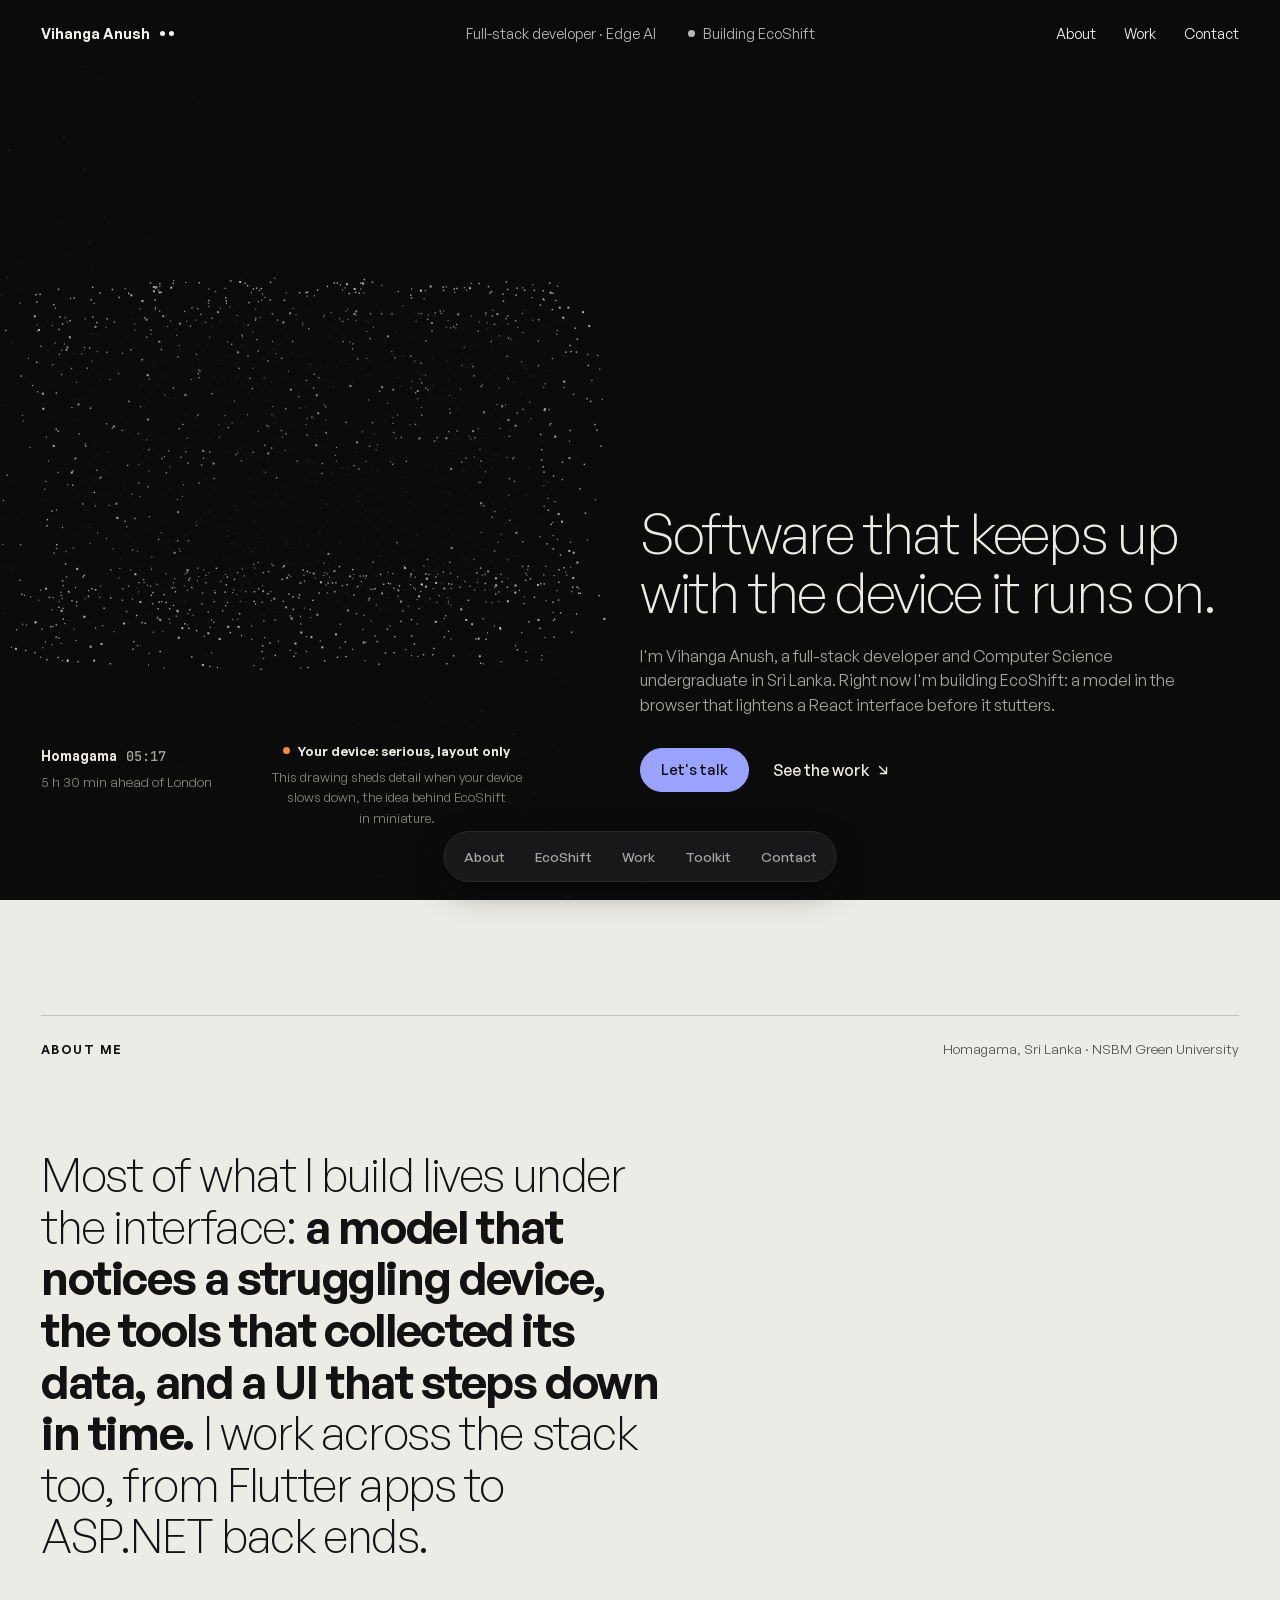
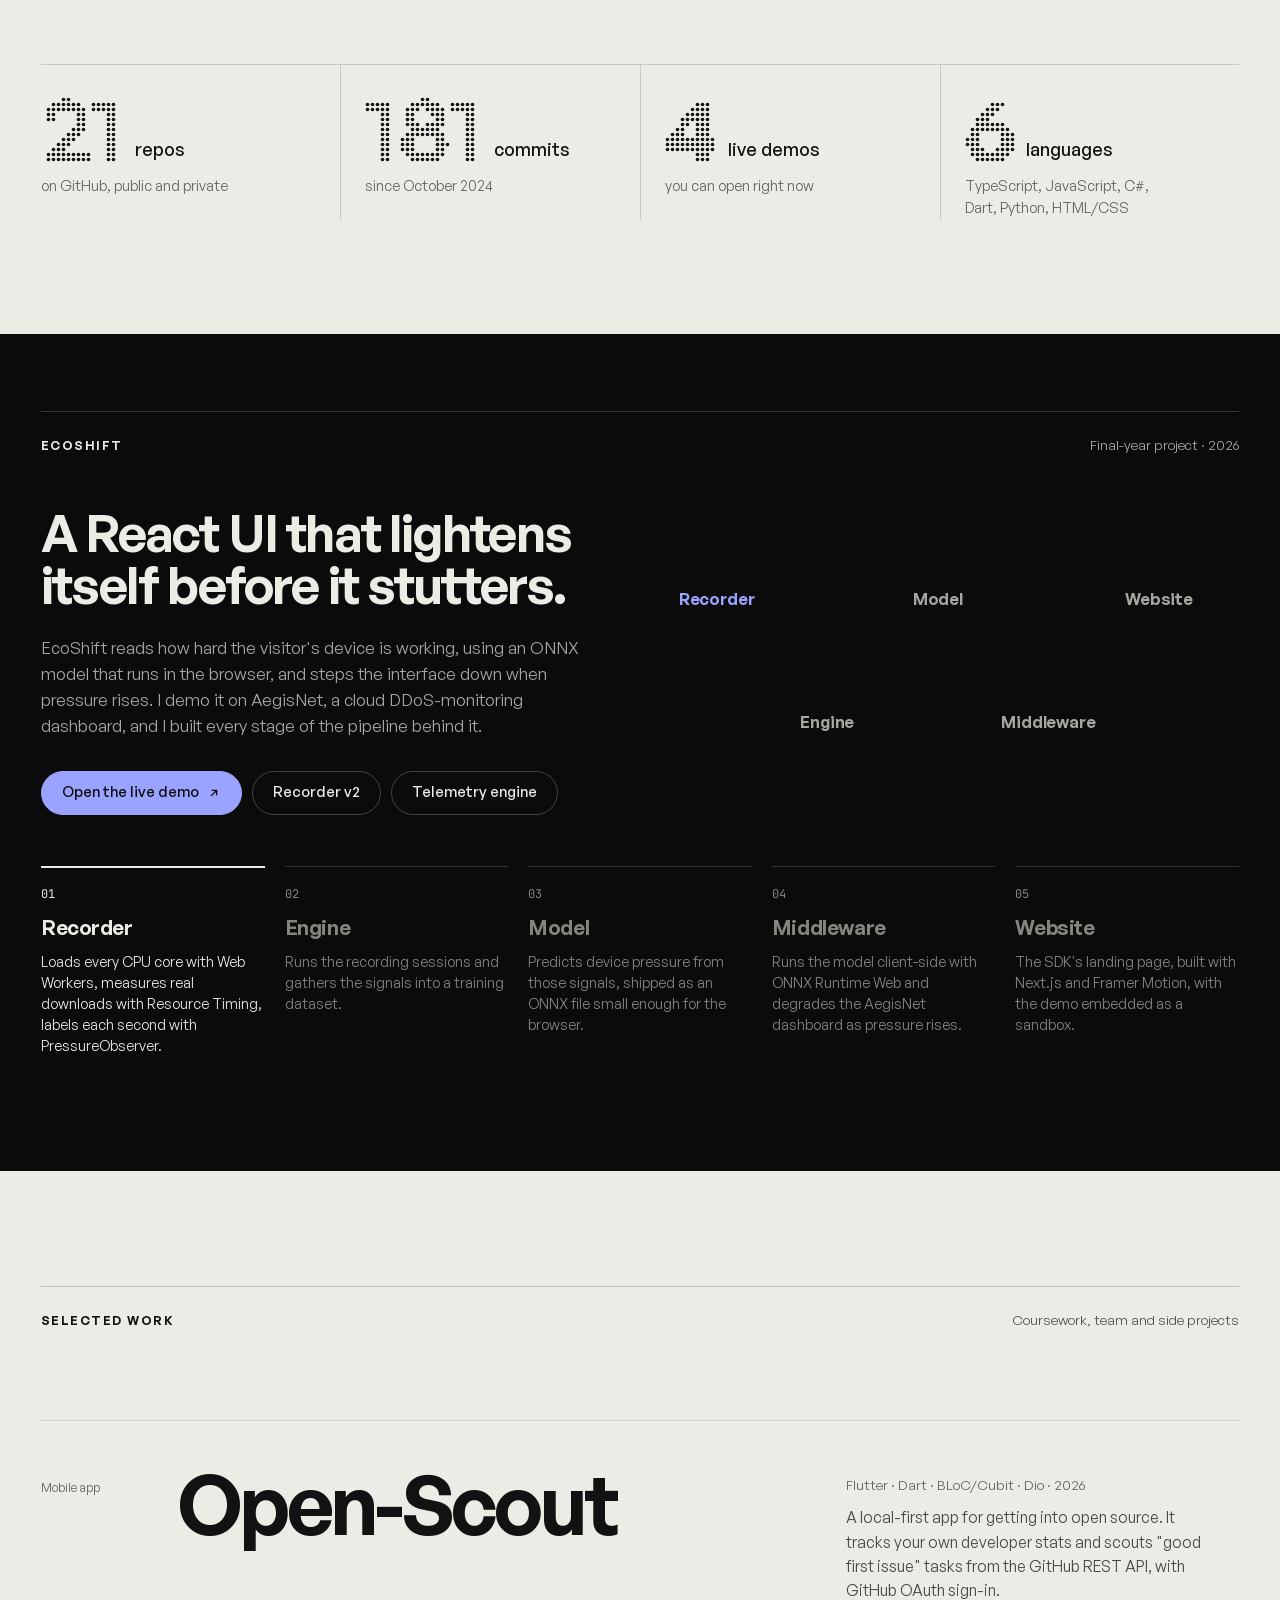
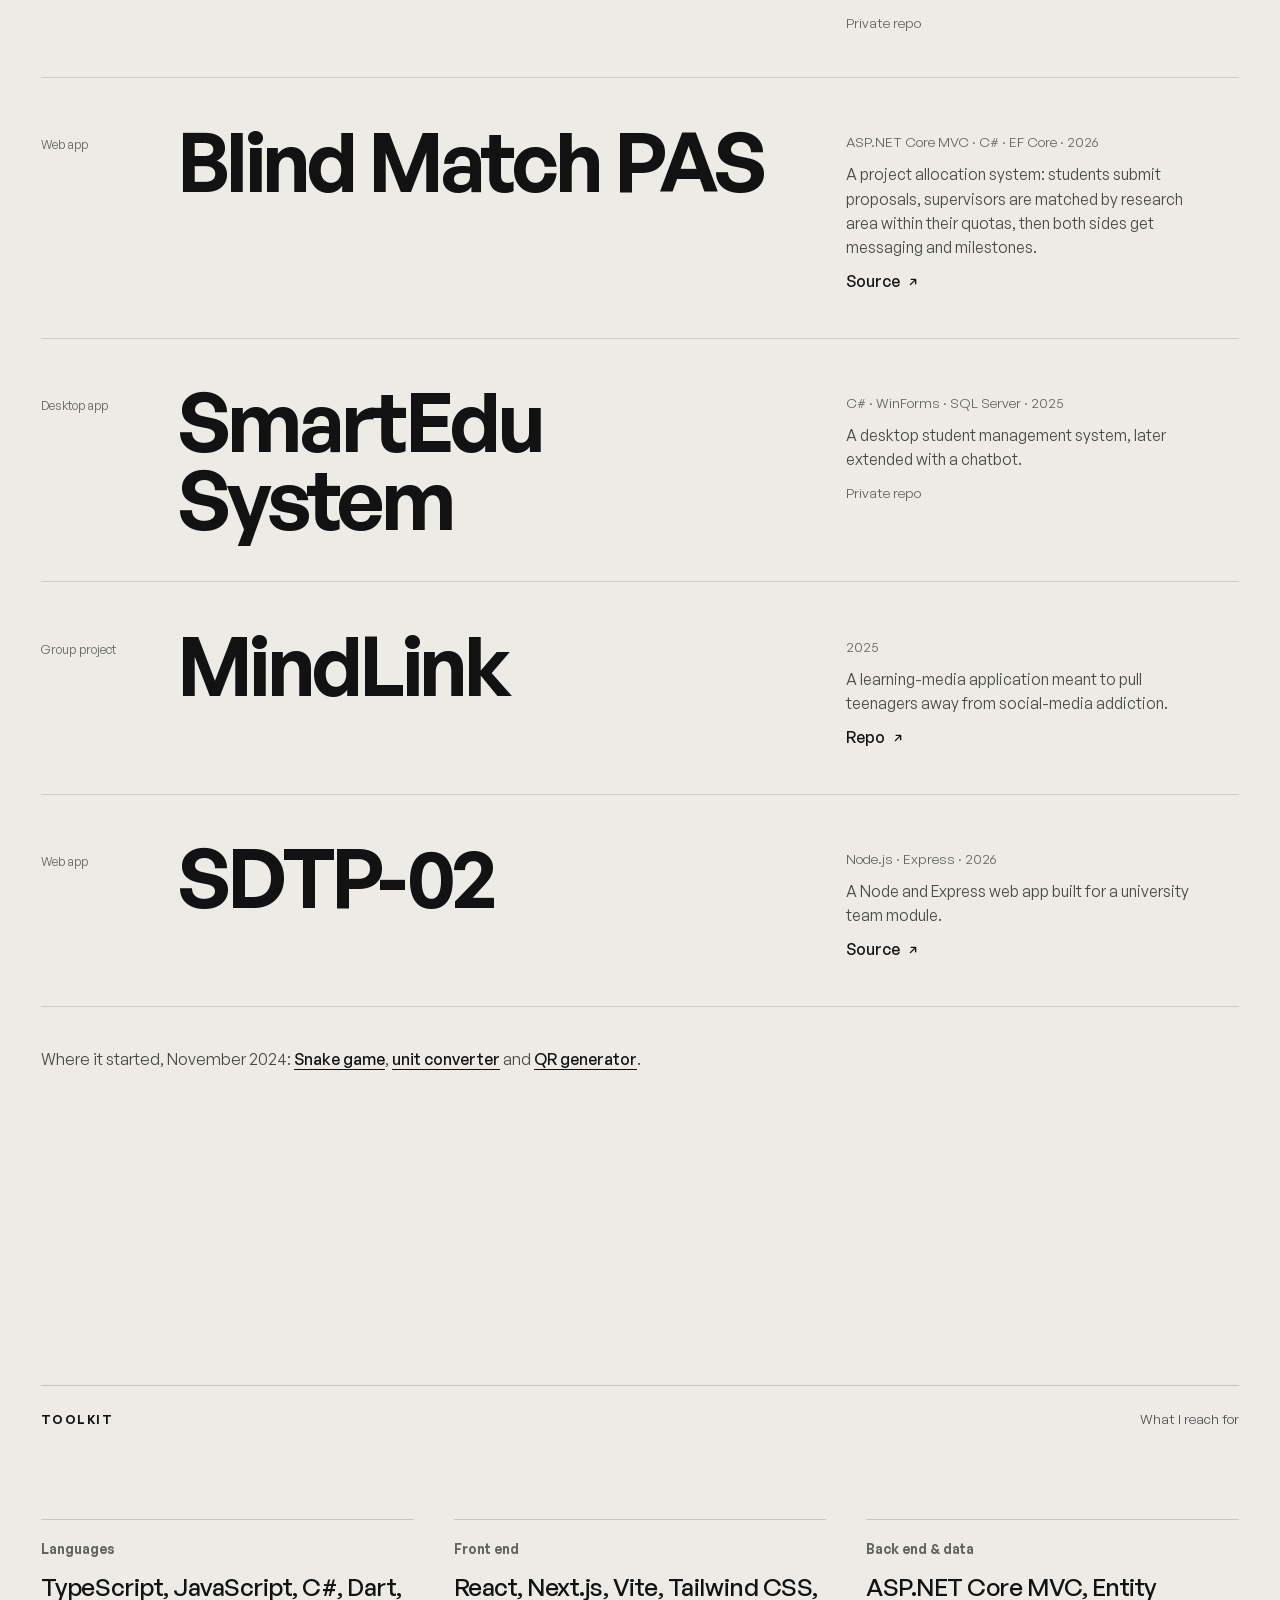
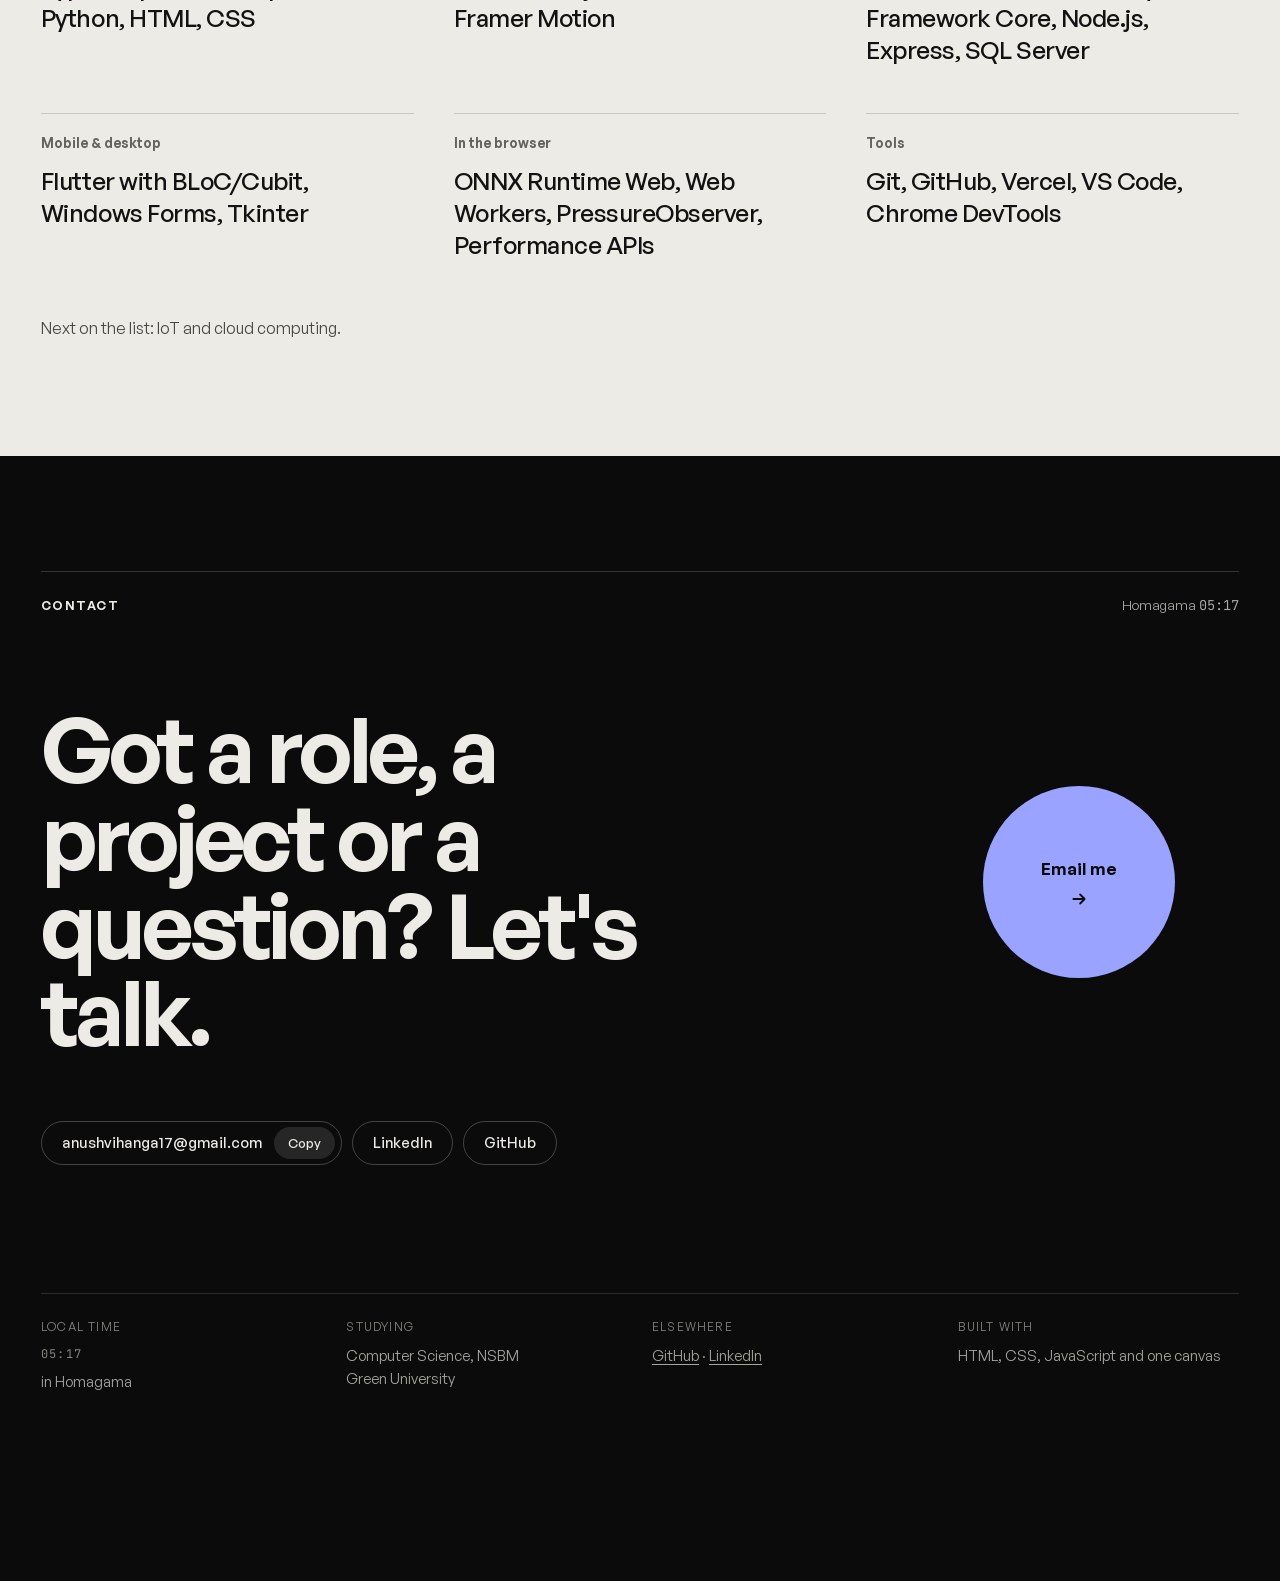
==== index.html @ 2295fb06 "Portfolio site" ====
<!doctype html>
<html lang="en">
<head>
  <meta charset="utf-8">
  <meta name="viewport" content="width=device-width, initial-scale=1">
  <title>Vihanga Anush · Full-stack developer</title>
  <meta name="description" content="Vihanga Anush is a full-stack developer and Computer Science undergraduate in Sri Lanka, building EcoShift: edge-AI middleware that lightens a React UI before it stutters.">
  <meta name="theme-color" content="#0b0b0c">
  <meta property="og:title" content="Vihanga Anush · Full-stack developer">
  <meta property="og:description" content="Full-stack developer working on edge AI. EcoShift, selected work and contact.">
  <meta property="og:url" content="https://viha17.github.io/">
  <meta property="og:type" content="website">
  <link rel="canonical" href="https://viha17.github.io/">
  <link rel="preload" href="fonts/general-sans-400.woff2" as="font" type="font/woff2" crossorigin>
  <link rel="preload" href="fonts/general-sans-600.woff2" as="font" type="font/woff2" crossorigin>
  <link rel="icon" href="data:image/svg+xml,%3Csvg xmlns='http://www.w3.org/2000/svg' viewBox='0 0 32 32'%3E%3Crect width='32' height='32' rx='16' fill='%230b0b0c'/%3E%3Ccircle cx='12' cy='16' r='3' fill='%23ecebe6'/%3E%3Ccircle cx='21' cy='16' r='3' fill='%236a5cf6'/%3E%3C/svg%3E">
  <link rel="stylesheet" href="styles.css">
</head>
<body>
  <a class="skip" href="#main">Skip to content</a>
  <canvas class="swarm" id="swarm" aria-hidden="true"></canvas>

  <header class="top">
    <a class="top__name" href="#top">Vihanga Anush <i></i><i></i></a>
    <span class="top__role">Full-stack developer · Edge AI</span>
    <span class="top__status"><b></b>Building EcoShift</span>
    <nav class="top__nav" aria-label="Primary">
      <a href="#about">About</a>
      <a href="#work">Work</a>
      <a href="#contact">Contact</a>
    </nav>
  </header>

  <main id="main">
    <!-- Hero -->
    <section class="sec hero" id="top" data-theme="dark" data-shape="device" aria-labelledby="hero-title">
      <div class="hero__orb" data-anchor aria-hidden="true"></div>
      <p class="hero__live" role="status">
        <span class="hero__level"><b data-level-dot></b><span data-level>Measuring your device…</span></span>
        <span class="hero__hint-short">Sheds detail when your device slows</span>
        <span class="hero__hint">This drawing sheds detail when your device slows down, the idea behind EcoShift in miniature.</span>
      </p>

      <div class="hero__clock" aria-label="Local time in Homagama">
        <span class="hero__city">Homagama <span class="mono" data-clock>--:--</span></span>
        <span class="hero__offset" data-offset>Sri Lanka</span>
      </div>

      <div class="hero__copy">
        <h1 id="hero-title" class="hero__title">Software that keeps up with the device it runs on.</h1>
        <p class="hero__text">I'm Vihanga Anush, a full-stack developer and Computer Science undergraduate in Sri Lanka. Right now I'm building EcoShift: a model in the browser that lightens a React interface before it stutters.</p>
        <div class="hero__cta">
          <a class="pill pill--accent" href="#contact">Let's talk</a>
          <a class="link-arrow" href="#ecoshift">See the work <svg viewBox="0 0 16 16" aria-hidden="true"><path d="M4 4l8 8M12 5v7H5"/></svg></a>
        </div>
      </div>
    </section>

    <!-- About -->
    <section class="sec about" id="about" data-theme="light" data-shape="chip" aria-labelledby="about-title">
      <div class="row">
        <h2 id="about-title" class="row__label">About me</h2>
        <span class="row__note">Homagama, Sri Lanka · NSBM Green University</span>
      </div>
      <div class="about__body">
        <p class="statement">Most of what I build lives under the interface: <strong>a model that notices a struggling device, the tools that collected its data, and a UI that steps down in time.</strong> I work across the stack too, from Flutter apps to ASP.NET back ends.</p>
        <div class="about__mark" data-anchor aria-hidden="true"></div>
      </div>
      <ul class="stats">
        <li><canvas class="dotnum" data-value="21" role="img" aria-label="21"></canvas><span class="stats__unit">repos</span><p>on GitHub, public and private</p></li>
        <li><canvas class="dotnum" data-value="181" role="img" aria-label="181"></canvas><span class="stats__unit">commits</span><p>since October 2024</p></li>
        <li><canvas class="dotnum" data-value="4" role="img" aria-label="4"></canvas><span class="stats__unit">live demos</span><p>you can open right now</p></li>
        <li><canvas class="dotnum" data-value="6" role="img" aria-label="6"></canvas><span class="stats__unit">languages</span><p>TypeScript, JavaScript, C#, Dart, Python, HTML/CSS</p></li>
      </ul>
    </section>

    <!-- EcoShift -->
    <section class="sec eco" id="ecoshift" data-theme="dark" data-shape="graph" aria-labelledby="eco-title">
      <div class="row">
        <h2 id="eco-title" class="row__label">EcoShift</h2>
        <span class="row__note">Final-year project · 2026</span>
      </div>
      <div class="eco__grid">
        <div class="eco__copy">
          <p class="display">A React UI that lightens itself before it stutters.</p>
          <p class="eco__text">EcoShift reads how hard the visitor's device is working, using an ONNX model that runs in the browser, and steps the interface down when pressure rises. I demo it on AegisNet, a cloud DDoS-monitoring dashboard, and I built every stage of the pipeline behind it.</p>
          <div class="eco__links">
            <a class="pill pill--accent" href="https://ecoshift-psi.vercel.app" target="_blank" rel="noopener">Open the live demo <svg viewBox="0 0 16 16" aria-hidden="true"><path d="M5 11l6-6M6 5h5v5"/></svg></a>
            <a class="pill" href="https://ecoshift-recorder-v2.vercel.app" target="_blank" rel="noopener">Recorder v2</a>
            <a class="pill" href="https://ecoshift-telemetry-engine.vercel.app" target="_blank" rel="noopener">Telemetry engine</a>
          </div>
        </div>
        <div class="eco__graph" data-anchor aria-hidden="true"><span class="node" data-node="0">Recorder</span><span class="node" data-node="1">Engine</span><span class="node" data-node="2">Model</span><span class="node" data-node="3">Middleware</span><span class="node" data-node="4">Website</span></div>
      </div>

      <div class="stages" role="tablist" aria-label="EcoShift pipeline stages">
        <button class="stage" role="tab" aria-selected="true" data-stage="0">
          <span class="stage__n">01</span><span class="stage__name">Recorder</span>
          <span class="stage__desc">Loads every CPU core with Web Workers, measures real downloads with Resource Timing, labels each second with PressureObserver.</span>
        </button>
        <button class="stage" role="tab" aria-selected="false" data-stage="1">
          <span class="stage__n">02</span><span class="stage__name">Engine</span>
          <span class="stage__desc">Runs the recording sessions and gathers the signals into a training dataset.</span>
        </button>
        <button class="stage" role="tab" aria-selected="false" data-stage="2">
          <span class="stage__n">03</span><span class="stage__name">Model</span>
          <span class="stage__desc">Predicts device pressure from those signals, shipped as an ONNX file small enough for the browser.</span>
        </button>
        <button class="stage" role="tab" aria-selected="false" data-stage="3">
          <span class="stage__n">04</span><span class="stage__name">Middleware</span>
          <span class="stage__desc">Runs the model client-side with ONNX Runtime Web and degrades the AegisNet dashboard as pressure rises.</span>
        </button>
        <button class="stage" role="tab" aria-selected="false" data-stage="4">
          <span class="stage__n">05</span><span class="stage__name">Website</span>
          <span class="stage__desc">The SDK's landing page, built with Next.js and Framer Motion, with the demo embedded as a sandbox.</span>
        </button>
      </div>
    </section>

    <!-- Work -->
    <section class="sec work" id="work" data-theme="light" data-shape="field" aria-labelledby="work-title">
      <div class="row">
        <h2 id="work-title" class="row__label">Selected work</h2>
        <span class="row__note">Coursework, team and side projects</span>
      </div>

      <ol class="projects">
        <li class="project">
          <span class="project__n">Mobile app</span>
          <h3 class="project__title">Open-Scout</h3>
          <div class="project__meta">
            <span>Flutter · Dart · BLoC/Cubit · Dio · 2026</span>
            <p>A local-first app for getting into open source. It tracks your own developer stats and scouts "good first issue" tasks from the GitHub REST API, with GitHub OAuth sign-in.</p>
            <span class="project__private">Private repo</span>
          </div>
        </li>
        <li class="project">
          <span class="project__n">Web app</span>
          <h3 class="project__title">Blind Match PAS</h3>
          <div class="project__meta">
            <span>ASP.NET Core MVC · C# · EF Core · 2026</span>
            <p>A project allocation system: students submit proposals, supervisors are matched by research area within their quotas, then both sides get messaging and milestones.</p>
            <a class="link-arrow" href="https://github.com/Viha17/Blind-Mathces-PAS" target="_blank" rel="noopener">Source <svg viewBox="0 0 16 16" aria-hidden="true"><path d="M5 11l6-6M6 5h5v5"/></svg></a>
          </div>
        </li>
        <li class="project">
          <span class="project__n">Desktop app</span>
          <h3 class="project__title">SmartEdu System</h3>
          <div class="project__meta">
            <span>C# · WinForms · SQL Server · 2025</span>
            <p>A desktop student management system, later extended with a chatbot.</p>
            <span class="project__private">Private repo</span>
          </div>
        </li>
        <li class="project">
          <span class="project__n">Group project</span>
          <h3 class="project__title">MindLink</h3>
          <div class="project__meta">
            <span>2025</span>
            <p>A learning-media application meant to pull teenagers away from social-media addiction.</p>
            <a class="link-arrow" href="https://github.com/Viha17/MindLink---Group-Project" target="_blank" rel="noopener">Repo <svg viewBox="0 0 16 16" aria-hidden="true"><path d="M5 11l6-6M6 5h5v5"/></svg></a>
          </div>
        </li>
        <li class="project">
          <span class="project__n">Web app</span>
          <h3 class="project__title">SDTP-02</h3>
          <div class="project__meta">
            <span>Node.js · Express · 2026</span>
            <p>A Node and Express web app built for a university team module.</p>
            <a class="link-arrow" href="https://github.com/Viha17/SDTP-02" target="_blank" rel="noopener">Source <svg viewBox="0 0 16 16" aria-hidden="true"><path d="M5 11l6-6M6 5h5v5"/></svg></a>
          </div>
        </li>
      </ol>

      <p class="early">Where it started, November 2024:
        <a href="https://viha17.github.io/SnakeGame.github.io/" target="_blank" rel="noopener">Snake game</a>,
        <a href="https://github.com/Viha17/Unitconverter.github.io" target="_blank" rel="noopener">unit converter</a> and
        <a href="https://github.com/Viha17/Qr-generator" target="_blank" rel="noopener">QR generator</a>.
      </p>
    </section>

    <!-- Toolkit -->
    <section class="sec toolkit" id="toolkit" data-theme="light" data-shape="none" aria-labelledby="tool-title">
      <div class="row">
        <h2 id="tool-title" class="row__label">Toolkit</h2>
        <span class="row__note">What I reach for</span>
      </div>
      <div class="tools">
        <div class="tool"><h3>Languages</h3><p>TypeScript, JavaScript, C#, Dart, Python, HTML, CSS</p></div>
        <div class="tool"><h3>Front end</h3><p>React, Next.js, Vite, Tailwind CSS, Framer Motion</p></div>
        <div class="tool"><h3>Back end &amp; data</h3><p>ASP.NET Core MVC, Entity Framework Core, Node.js, Express, SQL Server</p></div>
        <div class="tool"><h3>Mobile &amp; desktop</h3><p>Flutter with BLoC/Cubit, Windows Forms, Tkinter</p></div>
        <div class="tool"><h3>In the browser</h3><p>ONNX Runtime Web, Web Workers, PressureObserver, Performance APIs</p></div>
        <div class="tool"><h3>Tools</h3><p>Git, GitHub, Vercel, VS Code, Chrome DevTools</p></div>
      </div>
      <p class="toolkit__next">Next on the list: IoT and cloud computing.</p>
    </section>

    <!-- Contact -->
    <section class="sec contact" id="contact" data-theme="dark" data-shape="ring" aria-labelledby="contact-title">
      <div class="row">
        <h2 id="contact-title" class="row__label">Contact</h2>
        <span class="row__note">Homagama <span class="mono" data-clock>--:--</span></span>
      </div>
      <div class="contact__grid">
        <p class="contact__big">Got a role, a project or a question? Let's talk.</p>
        <a class="circle" href="mailto:anushvihanga17@gmail.com" data-anchor>
          <span>Email me</span>
          <svg viewBox="0 0 16 16" aria-hidden="true"><path d="M3 8h10M9 4l4 4-4 4"/></svg>
        </a>
      </div>
      <div class="contact__pills">
        <span class="pill pill--split">
          <a href="mailto:anushvihanga17@gmail.com">anushvihanga17@gmail.com</a>
          <button type="button" id="copy-email" data-email="anushvihanga17@gmail.com">Copy</button>
        </span>
        <a class="pill" href="https://www.linkedin.com/in/vihanga-anush-2b68a8312/" target="_blank" rel="noopener">LinkedIn</a>
        <a class="pill" href="https://github.com/Viha17" target="_blank" rel="noopener">GitHub</a>
      </div>

      <footer class="foot">
        <div><span>Local time</span><p><span class="mono" data-clock>--:--</span> in Homagama</p></div>
        <div><span>Studying</span><p>Computer Science, NSBM Green University</p></div>
        <div><span>Elsewhere</span><p><a href="https://github.com/Viha17" target="_blank" rel="noopener">GitHub</a> · <a href="https://www.linkedin.com/in/vihanga-anush-2b68a8312/" target="_blank" rel="noopener">LinkedIn</a></p></div>
        <div><span>Built with</span><p>HTML, CSS, JavaScript and one canvas</p></div>
      </footer>
    </section>
  </main>

  <nav class="dock" aria-label="Sections">
    <a href="#about">About</a>
    <a href="#ecoshift">EcoShift</a>
    <a href="#work">Work</a>
    <a href="#toolkit">Toolkit</a>
    <a href="#contact">Contact</a>
  </nav>

  <script src="script.js" defer></script>
</body>
</html>
---- styles.css ----
@font-face { font-family: "General Sans"; src: url("fonts/general-sans-300.woff2") format("woff2"); font-weight: 300; font-display: swap; }
@font-face { font-family: "General Sans"; src: url("fonts/general-sans-400.woff2") format("woff2"); font-weight: 400; font-display: swap; }
@font-face { font-family: "General Sans"; src: url("fonts/general-sans-500.woff2") format("woff2"); font-weight: 500; font-display: swap; }
@font-face { font-family: "General Sans"; src: url("fonts/general-sans-600.woff2") format("woff2"); font-weight: 600; font-display: swap; }
@font-face { font-family: "General Sans"; src: url("fonts/general-sans-700.woff2") format("woff2"); font-weight: 700; font-display: swap; }
@font-face { font-family: "JB Mono"; src: url("fonts/jbmono.woff2") format("woff2"); font-weight: 100 800; font-display: swap; }

:root {
  color-scheme: dark;
  --night: #0b0b0c;
  --night-2: #161617;
  --paper: #ecebe6;
  --paper-2: #e2e1db;
  --ink: #121212;
  --ink-2: #474744;
  --ink-3: #64645f;
  --snow: #ecebe6;
  --snow-2: #a6a6a1;
  --snow-3: #85857f;
  --accent: #9aa3ff;       /* periwinkle; text on it is ink */
  --accent-hi: #b3b9ff;
  --accent-press: #828cf5;
  --accent-ink: #4b52c4;   /* periwinkle dark enough for text on paper */
  --on-accent: #0b0b0c;
  --fg: var(--snow); --fg-2: var(--snow-2); --fg-3: var(--snow-3); --hover: var(--accent);

  --sans: "General Sans", ui-sans-serif, system-ui, sans-serif;
  --mono: "JB Mono", ui-monospace, Consolas, monospace;
  --gutter: clamp(16px, 3.2vw, 56px);
  --ease: cubic-bezier(.16, 1, .3, 1);
}

*, *::before, *::after { box-sizing: border-box; }
html { scroll-behavior: smooth; -webkit-text-size-adjust: 100%; }
body {
  margin: 0;
  background: var(--night);
  color: var(--snow);
  font: 400 1rem/1.55 var(--sans);
  -webkit-font-smoothing: antialiased;
  caret-color: var(--accent);
  scrollbar-color: #333 var(--night);
}
::selection { background: var(--accent); color: var(--on-accent); }
::-webkit-scrollbar { width: 10px; }
::-webkit-scrollbar-track { background: var(--night); }
::-webkit-scrollbar-thumb { background: #333; border-radius: 6px; border: 2px solid var(--night); }
:focus-visible { outline: 2px solid var(--hover, var(--accent)); outline-offset: 3px; border-radius: 4px; }
a { color: inherit; text-underline-offset: .22em; text-decoration-thickness: 1px; }
h1, h2, h3, p { margin: 0; }
h1, h2, h3 { text-wrap: balance; }
p { text-wrap: pretty; }
[hidden] { display: none !important; }
.mono { font-family: var(--mono); font-variant-numeric: tabular-nums; }
.skip { position: fixed; left: 8px; top: -60px; z-index: 60; background: var(--accent); color: var(--on-accent); padding: 8px 12px; border-radius: 6px; font-weight: 600; text-decoration: none; }
.skip:focus { top: 8px; }

/* ---------- Swarm canvas: above section grounds, below content ---------- */
.swarm { position: fixed; inset: 0; width: 100%; height: 100%; z-index: 1; pointer-events: none; }
.sec { position: relative; }
.sec > * { position: relative; z-index: 2; }
.sec[data-theme="dark"] { background: var(--night); color: var(--snow); --fg: var(--snow); --fg-2: var(--snow-2); --fg-3: var(--snow-3); --hover: var(--accent); }
.sec[data-theme="light"] { background: var(--paper); color: var(--ink); color-scheme: light; --fg: var(--ink); --fg-2: var(--ink-2); --fg-3: var(--ink-3); --hover: var(--accent-ink); }

/* ---------- Top bar (blends over both grounds) ---------- */
.top {
  position: fixed; top: 0; left: 0; right: 0; z-index: 40;
  display: grid; grid-template-columns: 1fr auto auto 1fr; align-items: center; gap: 32px;
  padding: 22px var(--gutter);
  color: #fff; mix-blend-mode: difference;
  font-size: .9rem;
}
.top a { text-decoration: none; }
.top__name { font-weight: 600; display: inline-flex; align-items: center; gap: 4px; justify-self: start; }
.top__name i { width: 5px; height: 5px; border-radius: 50%; background: currentColor; }
.top__name i:first-of-type { margin-left: 6px; }
.top__role, .top__status { opacity: .75; }
.top__status { display: inline-flex; align-items: center; gap: 8px; }
.top__status b { width: 7px; height: 7px; border-radius: 50%; background: currentColor; }
@keyframes blink { 50% { opacity: .35; } }
.top__nav { display: flex; gap: 28px; justify-self: end; }
.top__nav a { position: relative; }
.top__nav a::after { content: ""; position: absolute; left: 0; right: 0; bottom: -3px; height: 1px; background: currentColor; transform: scaleX(0); transform-origin: right; transition: transform .4s var(--ease); }
.top__nav a:hover::after { transform: scaleX(1); transform-origin: left; }

/* ---------- Shared pieces ---------- */
.row {
  display: flex; justify-content: space-between; align-items: baseline; gap: 24px;
  padding-top: 22px; border-top: 1px solid currentColor;
  border-top-color: color-mix(in srgb, currentColor 18%, transparent);
  margin-bottom: clamp(48px, 7vw, 104px);
}
.row__label { font-size: .78rem; font-weight: 600; letter-spacing: .12em; text-transform: uppercase; }
.row__note { font-size: .85rem; opacity: .7; text-align: right; }

.pill {
  display: inline-flex; align-items: center; gap: 8px;
  height: 44px; padding: 0 20px; border-radius: 999px;
  border: 1px solid color-mix(in srgb, currentColor 25%, transparent);
  font: 500 .92rem/1 var(--sans); text-decoration: none; white-space: nowrap;
  transition: background .3s var(--ease), border-color .3s, color .3s, transform .3s var(--ease);
}
.pill:hover { background: color-mix(in srgb, currentColor 10%, transparent); border-color: color-mix(in srgb, currentColor 45%, transparent); }
.pill svg, .link-arrow svg, .circle svg { width: 14px; height: 14px; fill: none; stroke: currentColor; stroke-width: 1.6; stroke-linecap: round; stroke-linejoin: round; }
.pill--accent { background: var(--accent); border-color: var(--accent); color: var(--on-accent); }
.pill--accent:hover { background: var(--accent-press); border-color: var(--accent-press); }
.pill:active { transform: scale(.97); }
.link-arrow { display: inline-flex; align-items: center; gap: 6px; font-weight: 500; text-decoration: none; }
.link-arrow svg { transition: transform .35s var(--ease); }
.link-arrow:hover svg { transform: translate(2px, 2px); }

.display { font-size: clamp(2.3rem, 4.6vw, 4.6rem); font-weight: 600; line-height: 1.02; letter-spacing: -0.035em; text-wrap: balance; }

/* ---------- Hero ---------- */
.hero {
  min-height: 100svh;
  display: grid; grid-template-columns: 1fr 1fr; align-items: end;
  padding: 120px var(--gutter) clamp(96px, 12vh, 140px);
}
.hero__orb { position: absolute; z-index: 0; left: 10%; top: 12%; width: 42%; height: 72%; }
.hero__clock { position: absolute; left: var(--gutter); bottom: clamp(96px, 12vh, 140px); display: grid; gap: 4px; font-size: .85rem; }
.hero__city { font-weight: 600; }
.hero__city .mono { font-weight: 500; margin-left: 6px; color: var(--fg-2); }
.hero__offset { color: var(--fg-3); }
.hero__copy { grid-column: 2; max-width: 40rem; justify-self: end; }
.hero__title { font-size: clamp(2.4rem, 4.4vw, 4.4rem); font-weight: 300; line-height: 1.04; letter-spacing: -0.035em; }
.hero__text { margin-top: 22px; max-width: 34rem; color: var(--fg-2); font-size: clamp(1rem, 1.15vw, 1.1rem); }
.hero__cta { display: flex; align-items: center; gap: 24px; margin-top: 30px; }

/* ---------- Sections ---------- */
.about, .eco, .work, .toolkit, .contact { padding: clamp(64px, 9vw, 128px) var(--gutter); }

/* About (light) */
.about__body { display: grid; grid-template-columns: minmax(0, 3fr) minmax(0, 1fr); gap: 48px; align-items: center; }
.statement { font-size: clamp(1.8rem, 3.6vw, 3.5rem); font-weight: 300; line-height: 1.12; letter-spacing: -0.03em; max-width: 24ch; }
.statement strong { font-weight: 600; }
.about__mark { aspect-ratio: 1; width: 100%; max-width: 320px; justify-self: end; }
.stats { display: grid; grid-template-columns: repeat(4, 1fr); margin: clamp(56px, 8vw, 112px) 0 0; padding: 0; list-style: none; }
.stats li { padding: 22px 24px 0 0; border-top: 1px solid color-mix(in srgb, var(--ink) 16%, transparent); }
.stats li + li { padding-left: 24px; border-left: 1px solid color-mix(in srgb, var(--ink) 16%, transparent); }
.dotnum { display: inline-block; height: clamp(54px, 6vw, 84px); vertical-align: bottom; }
.stats__unit { margin-left: 8px; font-size: clamp(1rem, 1.4vw, 1.3rem); font-weight: 500; }
.stats p { margin-top: 10px; font-size: .9rem; color: var(--ink-3); max-width: 24ch; }

/* EcoShift */
.eco__grid { display: grid; grid-template-columns: minmax(0, 1fr) minmax(0, 1.1fr); gap: 48px; align-items: center; }
.eco__text { margin-top: 24px; max-width: 34rem; color: var(--fg-2); font-size: 1.05rem; }
.eco__links { display: flex; flex-wrap: wrap; gap: 10px; margin-top: 32px; }
.eco__graph { height: clamp(300px, 40vh, 400px); }
.eco .row { margin-bottom: clamp(32px, 4vw, 56px); }
.stages { margin-top: clamp(32px, 4vw, 56px) !important; }
.stages { display: grid; grid-template-columns: repeat(5, 1fr); gap: 20px; margin-top: clamp(48px, 6vw, 80px); }
.stage {
  display: grid; align-content: start; gap: 8px; text-align: left;
  padding: 18px 0 0; border: 0; border-top: 1px solid color-mix(in srgb, var(--fg) 18%, transparent);
  background: none; color: var(--fg-3); font: inherit; cursor: pointer;
  position: relative; transition: color .4s var(--ease);
}
.stage::before { content: ""; position: absolute; left: 0; top: -1px; height: 2px; width: 100%; background: var(--fg); transform: scaleX(0); transform-origin: left; }
.stage[aria-selected="true"] { color: var(--fg); }
.stage[aria-selected="true"]::before { animation: fill var(--stage-ms, 5200ms) linear forwards; }
.eco.is-paused .stage[aria-selected="true"]::before { animation: none; transform: scaleX(1); }
@keyframes fill { to { transform: scaleX(1); } }
.stage:hover { color: var(--fg-2); }
.stage__n { font-family: var(--mono); font-size: .75rem; }
.stage__name { font-size: clamp(1.15rem, 1.6vw, 1.5rem); font-weight: 600; letter-spacing: -0.02em; }
.stage__desc { font-size: .9rem; line-height: 1.45; color: inherit; }
.stage:not([aria-selected="true"]) .stage__desc { opacity: 1; }

/* Work */
.projects { margin: 0; padding: 0; list-style: none; }
.project {
  display: grid; grid-template-columns: 6rem minmax(0, 1.6fr) minmax(0, 1fr); gap: 16px 40px; align-items: start;
  padding: clamp(28px, 3.4vw, 44px) 0;
  border-top: 1px solid color-mix(in srgb, var(--fg) 14%, transparent);
}
.project:last-child { border-bottom: 1px solid color-mix(in srgb, var(--fg) 14%, transparent); }
.project__n { padding-top: 1.1em; font-size: .78rem; color: var(--fg-3); }
.project__title {
  font-size: clamp(2.6rem, 6.4vw, 6.4rem); font-weight: 600; line-height: .95; letter-spacing: -0.045em;
  transition: transform .6s var(--ease), color .4s;
}
.project:hover .project__title { color: var(--hover); }
.project__meta { display: grid; gap: 10px; padding-top: .6em; }
.project__meta > span:first-child { font-size: .85rem; color: var(--fg-3); }
.project__meta p { color: var(--fg-2); font-size: .98rem; max-width: 40ch; }
.project__private { font-size: .85rem; color: var(--fg-3); }
.early { margin-top: 40px; color: var(--fg-2); font-size: 1rem; }
.early a { color: var(--fg); font-weight: 500; }
.early a:hover { color: var(--hover); }
.work { padding-bottom: clamp(120px, 22vh, 220px); }

/* Toolkit (light) */
.tools { display: grid; grid-template-columns: repeat(3, 1fr); gap: 48px 40px; }
.tool { padding-top: 18px; border-top: 1px solid color-mix(in srgb, var(--ink) 16%, transparent); }
.tool h3 { font-size: .85rem; font-weight: 600; color: var(--ink-3); margin-bottom: 12px; }
.tool p { font-size: clamp(1.25rem, 1.9vw, 1.75rem); line-height: 1.3; letter-spacing: -0.02em; font-weight: 500; }
.toolkit__next { margin-top: 56px; font-size: 1rem; color: var(--ink-2); }

/* Contact */
.contact__grid { display: grid; grid-template-columns: minmax(0, 1fr) auto; align-items: center; gap: 48px; }
.contact__big { font-size: clamp(2.8rem, 7vw, 7rem); font-weight: 600; line-height: .98; letter-spacing: -0.045em; max-width: 13ch; }
.circle {
  display: grid; place-content: center; justify-items: center; gap: 8px;
  width: clamp(150px, 15vw, 210px); aspect-ratio: 1; border-radius: 50%;
  background: var(--accent); color: var(--on-accent); text-decoration: none; font-weight: 600; font-size: 1.05rem;
  transition: transform .6s var(--ease), background .3s;
  margin-right: clamp(20px, 5vw, 80px);
}
.circle:hover { transform: scale(1.06); background: var(--accent-press); }
.circle svg { width: 18px; height: 18px; }
.contact__pills { display: flex; flex-wrap: wrap; gap: 10px; margin-top: clamp(40px, 5vw, 64px); }
.pill--split { padding: 0 6px 0 20px; gap: 12px; }
.pill--split a { text-decoration: none; }
.pill--split button { height: 32px; padding: 0 14px; border-radius: 999px; border: 0; background: color-mix(in srgb, var(--fg) 12%, transparent); color: inherit; font: 500 .82rem/1 var(--sans); cursor: pointer; transition: background .3s; }
.pill--split button:hover { background: color-mix(in srgb, var(--fg) 22%, transparent); }
.foot { display: grid; grid-template-columns: repeat(4, 1fr); gap: 24px; margin-top: clamp(72px, 10vw, 140px); padding: 24px 0 72px; border-top: 1px solid color-mix(in srgb, var(--fg) 14%, transparent); }
.foot span:first-child { display: block; font-size: .75rem; letter-spacing: .1em; text-transform: uppercase; color: var(--fg-3); margin-bottom: 8px; }
.foot p { font-size: .92rem; color: var(--fg-2); }
.foot a:hover { color: var(--fg); }

/* ---------- Dock ---------- */
.dock {
  position: fixed; left: 50%; bottom: 18px; z-index: 45; transform: translateX(-50%);
  display: flex; gap: 2px; padding: 5px;
  background: #18181a; border: 1px solid #2a2a2c; border-radius: 999px;
  box-shadow: 0 10px 30px rgba(0,0,0,.35);
}
.dock a { padding: 9px 14px; border-radius: 999px; color: #a6a6a1; text-decoration: none; font-size: .85rem; font-weight: 500; transition: background .35s var(--ease), color .35s; white-space: nowrap; }
.dock a:hover { color: #ecebe6; }
.dock a[aria-current="true"] { background: #ecebe6; color: var(--ink); }


/* ---------- Responsive ---------- */
@media (max-width: 1100px) {
  .top { grid-template-columns: 1fr auto 1fr; }
  .top__status { display: none; }
  .stages { grid-template-columns: repeat(3, 1fr); row-gap: 32px; }
}
@media (max-width: 860px) {
  .top { grid-template-columns: 1fr auto; padding-block: 16px; }
  .top__role { display: none; }
  .hero { grid-template-columns: 1fr; align-items: end; padding-top: 96px; }
  .hero__orb { left: 0; right: 0; width: 100%; top: 21%; height: 27%; }
  .hero__copy { grid-column: 1; justify-self: start; }
  .hero__clock { top: auto; bottom: auto; position: relative; left: 0; order: -1; margin-bottom: auto; align-self: start; }
  .hero { align-content: space-between; }
  .about__body { grid-template-columns: 1fr; }
  .about__mark { display: none; }
  .stats { grid-template-columns: 1fr 1fr; row-gap: 32px; }
  .stats li:nth-child(3) { border-left: 0; padding-left: 0; }
  .stats__unit { display: block; margin: 8px 0 0; }
  .eco__grid { grid-template-columns: 1fr; min-height: 0; }
  .eco__graph { height: 360px; order: -1; }
  .project { grid-template-columns: 1fr; gap: 12px; }
  .project__n { padding-top: 0; }
  .tools { grid-template-columns: 1fr 1fr; }
  .contact__grid { grid-template-columns: 1fr; }
  .circle { margin: 0; }
  .foot { grid-template-columns: 1fr 1fr; }
}
@media (max-width: 560px) {
  .top__nav { gap: 18px; }
  .stages { grid-template-columns: 1fr; gap: 0; }
  .stage { padding-block: 16px; }
  .stage:not([aria-selected="true"]) .stage__desc { display: none; }
  .tools { grid-template-columns: 1fr; gap: 32px; }
  .row { flex-direction: column; gap: 6px; }
  .row__note { text-align: left; }
  .dock { bottom: 12px; max-width: calc(100vw - 24px); }
  .dock a { padding: 8px 10px; font-size: .8rem; }
  .hero__cta { flex-wrap: wrap; }
}

@media (prefers-reduced-motion: reduce) {
  html { scroll-behavior: auto; }
  *, *::before, *::after { animation-duration: .01ms !important; animation-iteration-count: 1 !important; transition-duration: .01ms !important; }

}

/* ---------- Hero live caption ---------- */
.hero__live { position: absolute; left: 10%; width: 42%; bottom: clamp(56px, 8vh, 88px); display: grid; justify-items: center; gap: 6px; text-align: center; font-size: .82rem; }
.hero__level { display: inline-flex; align-items: center; gap: 8px; font-weight: 600; }
.hero__level b { width: 7px; height: 7px; border-radius: 50%; background: var(--live); transition: background .4s; }
.hero__level b[data-level="1"] { background: #e7c24a; }
.hero__level b[data-level="2"] { background: #f08a3c; }
.hero__level b[data-level="3"] { background: #ef5a5a; }
.hero__hint { color: var(--fg-3); max-width: 34ch; }

/* ---------- EcoShift node labels (real text over particle pills) ---------- */
.eco__graph { position: relative; }
.node { position: absolute; transform: translate(-50%, -50%); font-size: clamp(.95rem, 1.3vw, 1.2rem); font-weight: 600; letter-spacing: -0.01em; color: var(--fg-2); white-space: nowrap; transition: color .4s var(--ease); }
.node.is-active { color: var(--accent); }

@media (max-width: 860px) {
  .hero__live { left: auto; right: var(--gutter); width: auto; bottom: auto; top: 96px; justify-items: end; text-align: right; }
  .hero__level { max-width: 16ch; font-size: .78rem; line-height: 1.35; align-items: flex-start; text-align: left; }
  .hero__level b { margin-top: .35em; flex: none; }
  .hero__hint { display: none; }
}
.hero__hint-short { display: none; color: var(--fg-3); font-size: .75rem; max-width: 18ch; }
@media (max-width: 860px) {
  .hero__hint-short { display: block; }
  .hero__level { font-weight: 600; }
}
.eco { padding-top: clamp(48px, 6vw, 88px) !important; }
.eco .display { font-size: clamp(2.2rem, 4vw, 4rem); }
.eco__graph { height: clamp(260px, 34vh, 360px) !important; }
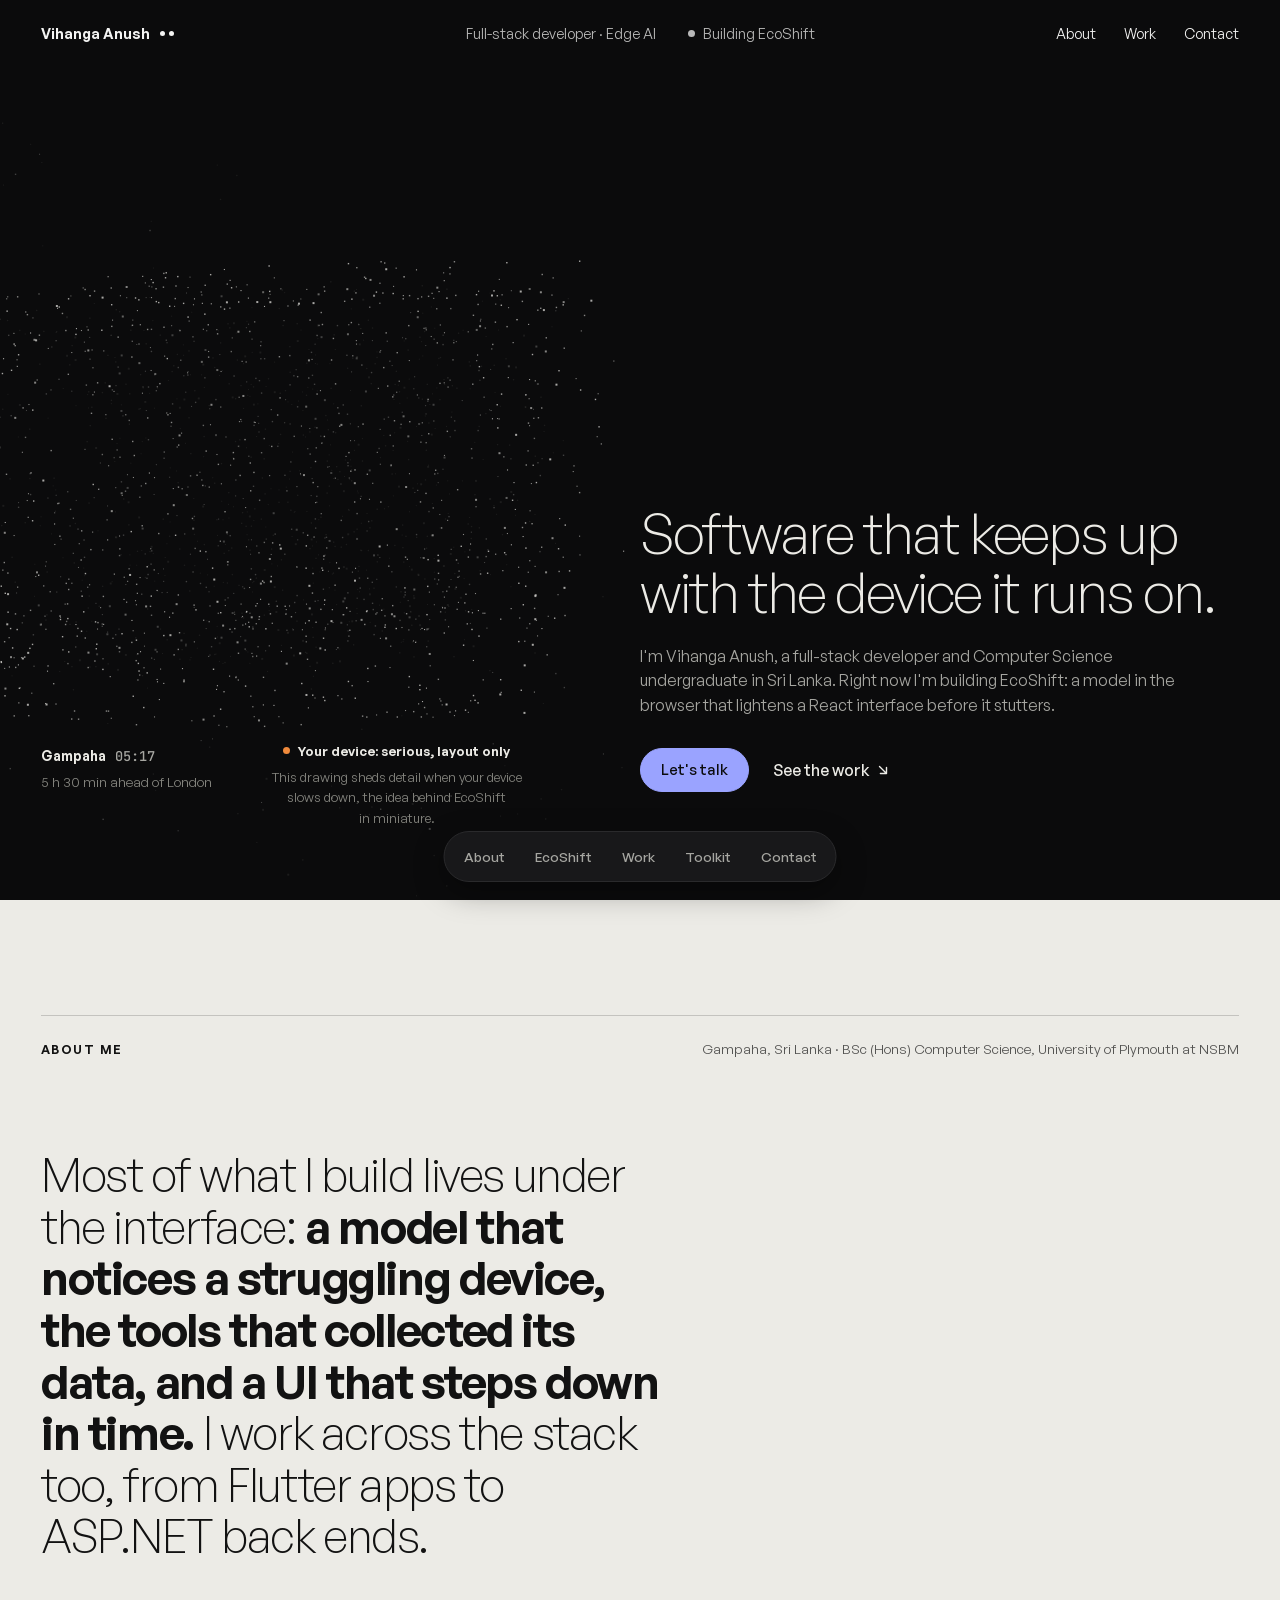
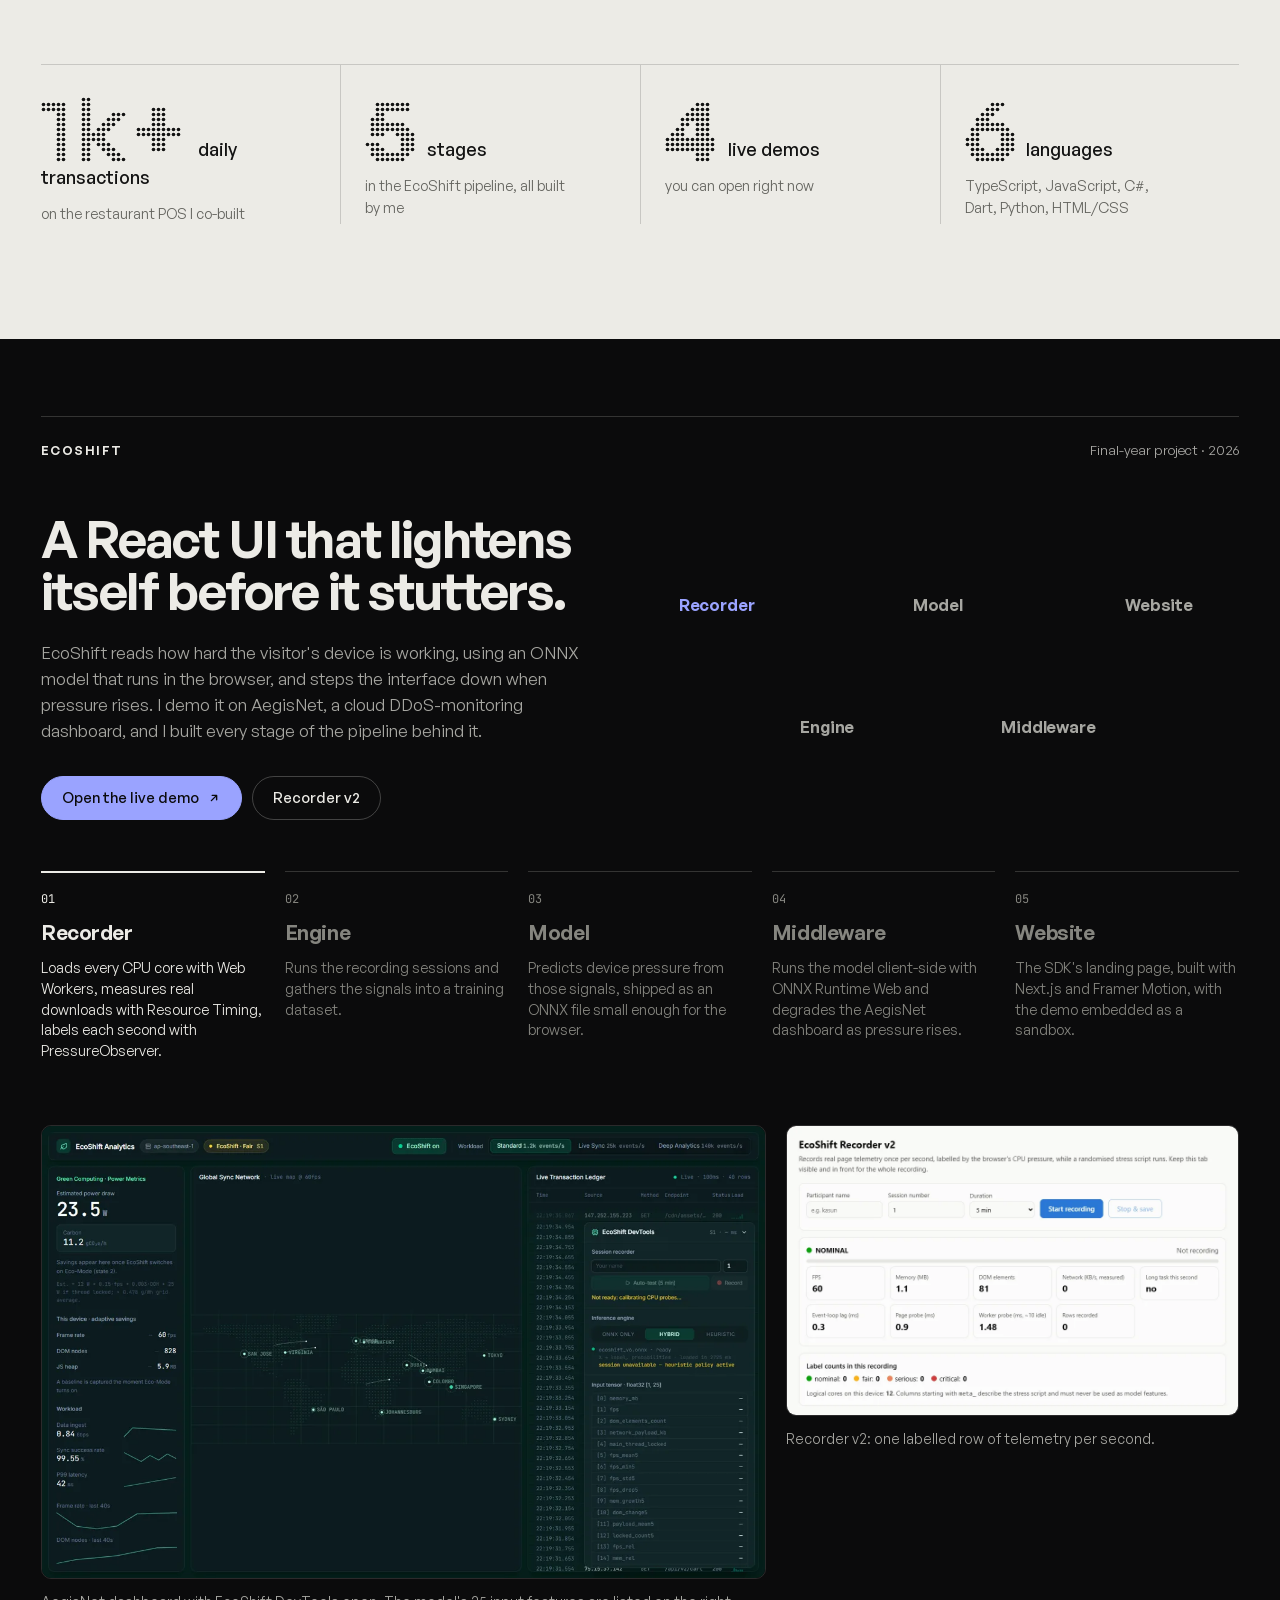
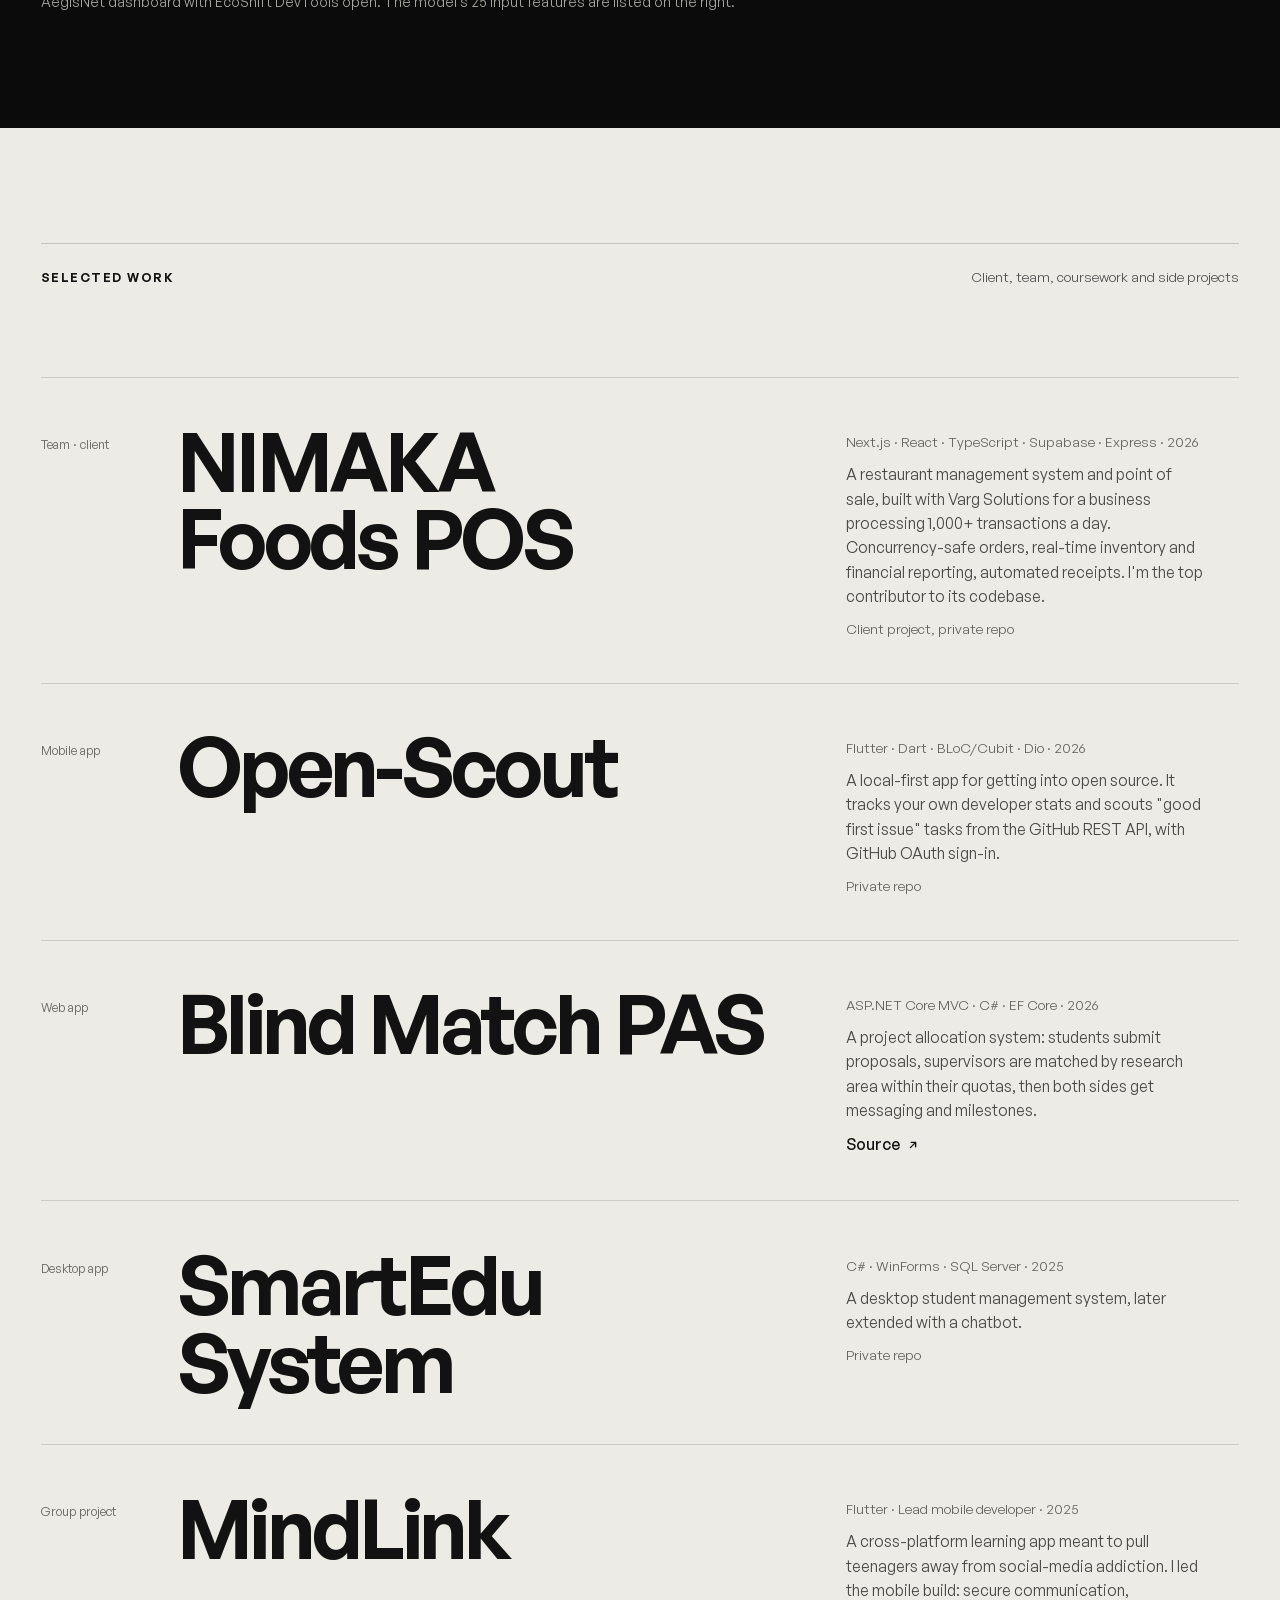
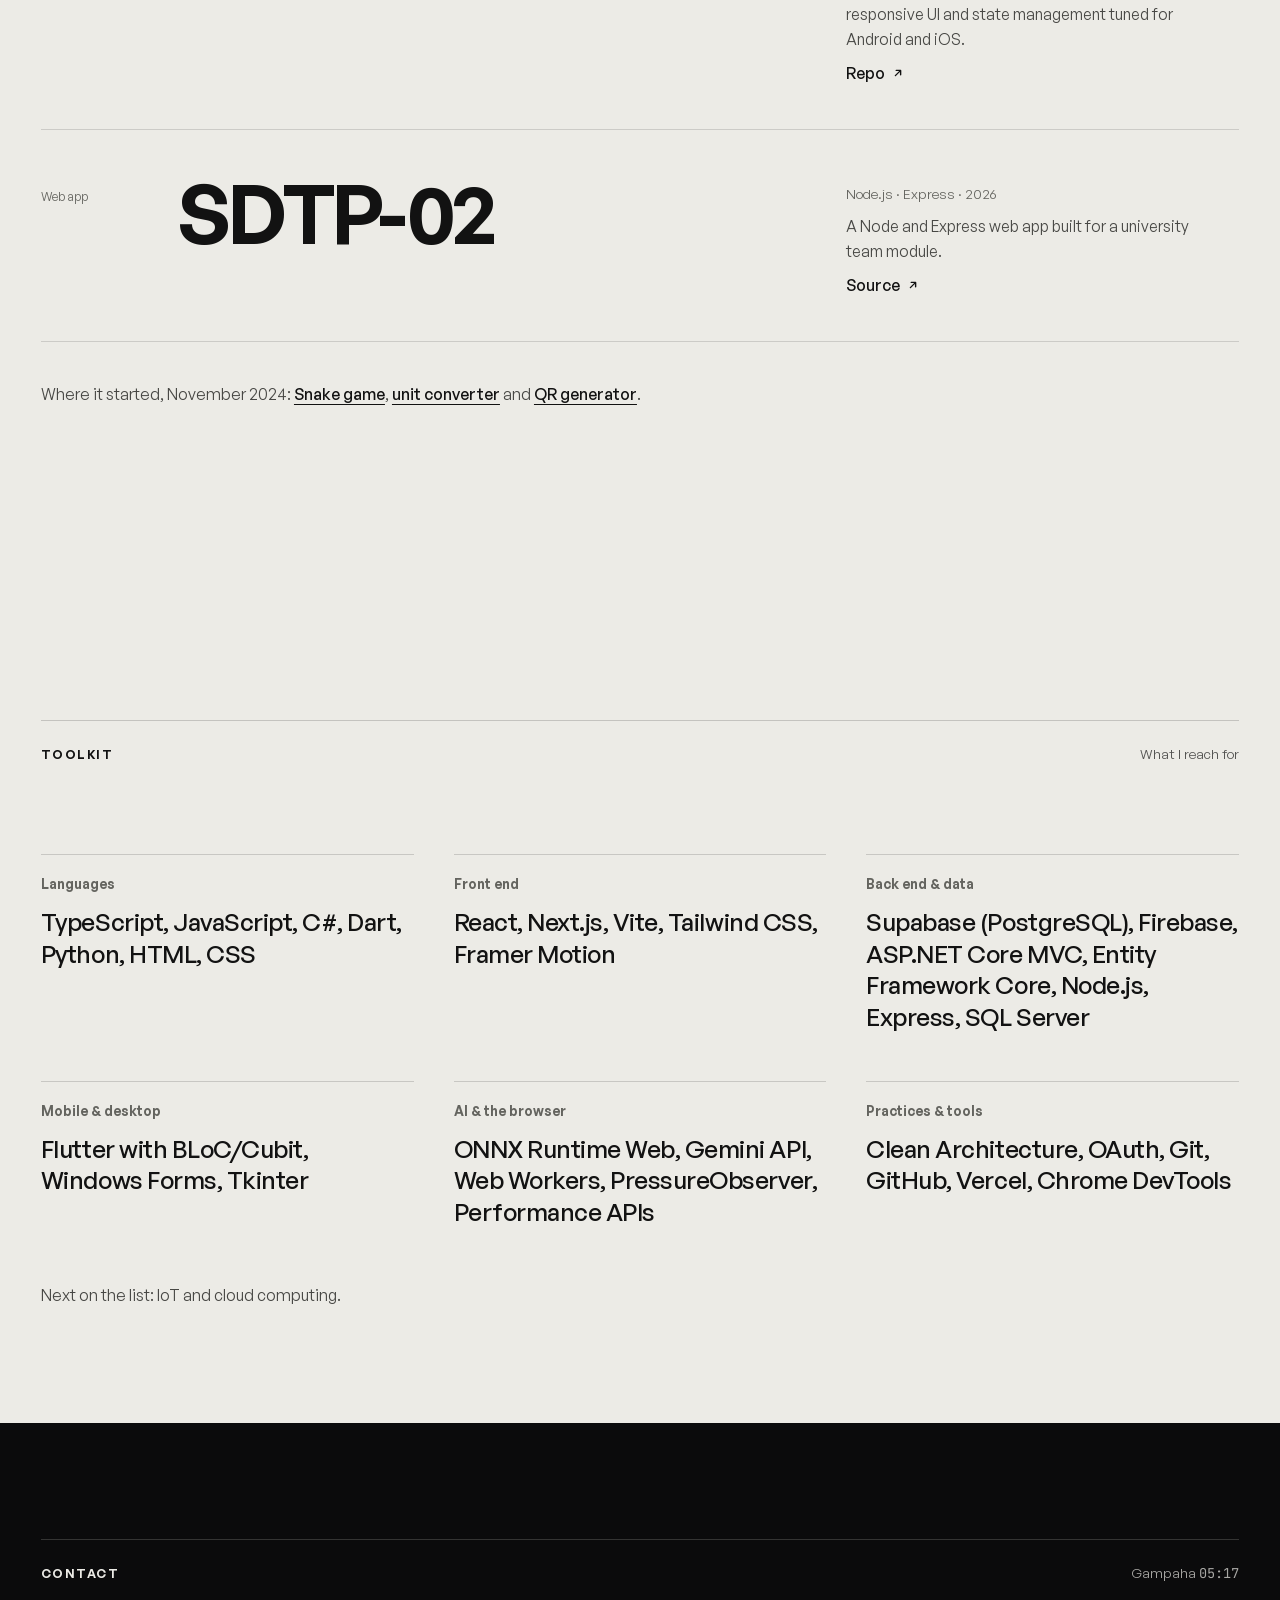
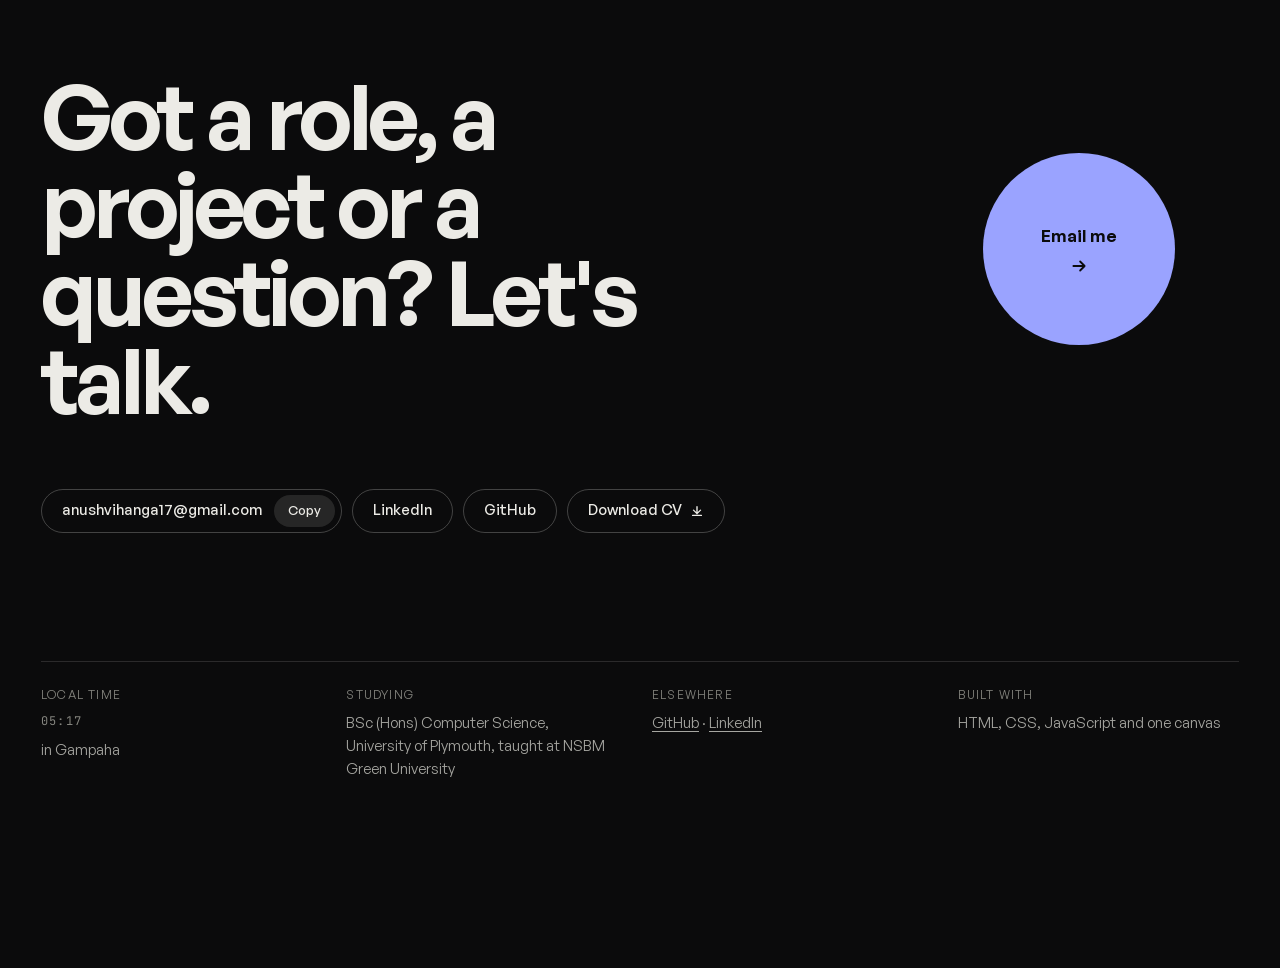
==== commit bc7720c5: "Add POS project, EcoShift screenshots and CV download" ====
--- a/index.html
+++ b/index.html
@@ -41,8 +41,8 @@
         <span class="hero__hint">This drawing sheds detail when your device slows down, the idea behind EcoShift in miniature.</span>
       </p>
 
-      <div class="hero__clock" aria-label="Local time in Homagama">
-        <span class="hero__city">Homagama <span class="mono" data-clock>--:--</span></span>
+      <div class="hero__clock" aria-label="Local time in Gampaha">
+        <span class="hero__city">Gampaha <span class="mono" data-clock>--:--</span></span>
         <span class="hero__offset" data-offset>Sri Lanka</span>
       </div>
 
@@ -60,15 +60,15 @@
     <section class="sec about" id="about" data-theme="light" data-shape="chip" aria-labelledby="about-title">
       <div class="row">
         <h2 id="about-title" class="row__label">About me</h2>
-        <span class="row__note">Homagama, Sri Lanka · NSBM Green University</span>
+        <span class="row__note">Gampaha, Sri Lanka · BSc (Hons) Computer Science, University of Plymouth at NSBM</span>
       </div>
       <div class="about__body">
         <p class="statement">Most of what I build lives under the interface: <strong>a model that notices a struggling device, the tools that collected its data, and a UI that steps down in time.</strong> I work across the stack too, from Flutter apps to ASP.NET back ends.</p>
         <div class="about__mark" data-anchor aria-hidden="true"></div>
       </div>
       <ul class="stats">
-        <li><canvas class="dotnum" data-value="21" role="img" aria-label="21"></canvas><span class="stats__unit">repos</span><p>on GitHub, public and private</p></li>
-        <li><canvas class="dotnum" data-value="181" role="img" aria-label="181"></canvas><span class="stats__unit">commits</span><p>since October 2024</p></li>
+        <li><canvas class="dotnum" data-value="1k+" role="img" aria-label="1,000+"></canvas><span class="stats__unit">daily transactions</span><p>on the restaurant POS I co-built</p></li>
+        <li><canvas class="dotnum" data-value="5" role="img" aria-label="5"></canvas><span class="stats__unit">stages</span><p>in the EcoShift pipeline, all built by me</p></li>
         <li><canvas class="dotnum" data-value="4" role="img" aria-label="4"></canvas><span class="stats__unit">live demos</span><p>you can open right now</p></li>
         <li><canvas class="dotnum" data-value="6" role="img" aria-label="6"></canvas><span class="stats__unit">languages</span><p>TypeScript, JavaScript, C#, Dart, Python, HTML/CSS</p></li>
       </ul>
@@ -87,7 +87,6 @@
           <div class="eco__links">
             <a class="pill pill--accent" href="https://ecoshift-psi.vercel.app" target="_blank" rel="noopener">Open the live demo <svg viewBox="0 0 16 16" aria-hidden="true"><path d="M5 11l6-6M6 5h5v5"/></svg></a>
             <a class="pill" href="https://ecoshift-recorder-v2.vercel.app" target="_blank" rel="noopener">Recorder v2</a>
-            <a class="pill" href="https://ecoshift-telemetry-engine.vercel.app" target="_blank" rel="noopener">Telemetry engine</a>
           </div>
         </div>
         <div class="eco__graph" data-anchor aria-hidden="true"><span class="node" data-node="0">Recorder</span><span class="node" data-node="1">Engine</span><span class="node" data-node="2">Model</span><span class="node" data-node="3">Middleware</span><span class="node" data-node="4">Website</span></div>
@@ -115,16 +114,36 @@
           <span class="stage__desc">The SDK's landing page, built with Next.js and Framer Motion, with the demo embedded as a sandbox.</span>
         </button>
       </div>
+
+      <div class="shots">
+        <a class="shot shot--wide" href="https://ecoshift-psi.vercel.app" target="_blank" rel="noopener">
+          <img src="assets/ecoshift-demo.webp" width="1200" height="750" loading="lazy" alt="EcoShift running on the AegisNet dashboard: power metrics, a live sync map, a transaction ledger and the EcoShift DevTools panel showing the ONNX model and its input features">
+          <span>AegisNet dashboard with EcoShift DevTools open. The model's 25 input features are listed on the right.</span>
+        </a>
+        <a class="shot" href="https://ecoshift-recorder-v2.vercel.app" target="_blank" rel="noopener">
+          <img src="assets/recorder.webp" width="1000" height="640" loading="lazy" alt="EcoShift Recorder v2 showing FPS, memory, DOM elements, measured network, event-loop lag and the current pressure label">
+          <span>Recorder v2: one labelled row of telemetry per second.</span>
+        </a>
+      </div>
     </section>
 
     <!-- Work -->
     <section class="sec work" id="work" data-theme="light" data-shape="field" aria-labelledby="work-title">
       <div class="row">
         <h2 id="work-title" class="row__label">Selected work</h2>
-        <span class="row__note">Coursework, team and side projects</span>
+        <span class="row__note">Client, team, coursework and side projects</span>
       </div>
 
       <ol class="projects">
+        <li class="project">
+          <span class="project__n">Team · client</span>
+          <h3 class="project__title">NIMAKA Foods POS</h3>
+          <div class="project__meta">
+            <span>Next.js · React · TypeScript · Supabase · Express · 2026</span>
+            <p>A restaurant management system and point of sale, built with Varg Solutions for a business processing 1,000+ transactions a day. Concurrency-safe orders, real-time inventory and financial reporting, automated receipts. I'm the top contributor to its codebase.</p>
+            <span class="project__private">Client project, private repo</span>
+          </div>
+        </li>
         <li class="project">
           <span class="project__n">Mobile app</span>
           <h3 class="project__title">Open-Scout</h3>
@@ -156,8 +175,8 @@
           <span class="project__n">Group project</span>
           <h3 class="project__title">MindLink</h3>
           <div class="project__meta">
-            <span>2025</span>
-            <p>A learning-media application meant to pull teenagers away from social-media addiction.</p>
+            <span>Flutter · Lead mobile developer · 2025</span>
+            <p>A cross-platform learning app meant to pull teenagers away from social-media addiction. I led the mobile build: secure communication, responsive UI and state management tuned for Android and iOS.</p>
             <a class="link-arrow" href="https://github.com/Viha17/MindLink---Group-Project" target="_blank" rel="noopener">Repo <svg viewBox="0 0 16 16" aria-hidden="true"><path d="M5 11l6-6M6 5h5v5"/></svg></a>
           </div>
         </li>
@@ -188,10 +207,10 @@
       <div class="tools">
         <div class="tool"><h3>Languages</h3><p>TypeScript, JavaScript, C#, Dart, Python, HTML, CSS</p></div>
         <div class="tool"><h3>Front end</h3><p>React, Next.js, Vite, Tailwind CSS, Framer Motion</p></div>
-        <div class="tool"><h3>Back end &amp; data</h3><p>ASP.NET Core MVC, Entity Framework Core, Node.js, Express, SQL Server</p></div>
+        <div class="tool"><h3>Back end &amp; data</h3><p>Supabase (PostgreSQL), Firebase, ASP.NET Core MVC, Entity Framework Core, Node.js, Express, SQL Server</p></div>
         <div class="tool"><h3>Mobile &amp; desktop</h3><p>Flutter with BLoC/Cubit, Windows Forms, Tkinter</p></div>
-        <div class="tool"><h3>In the browser</h3><p>ONNX Runtime Web, Web Workers, PressureObserver, Performance APIs</p></div>
-        <div class="tool"><h3>Tools</h3><p>Git, GitHub, Vercel, VS Code, Chrome DevTools</p></div>
+        <div class="tool"><h3>AI &amp; the browser</h3><p>ONNX Runtime Web, Gemini API, Web Workers, PressureObserver, Performance APIs</p></div>
+        <div class="tool"><h3>Practices &amp; tools</h3><p>Clean Architecture, OAuth, Git, GitHub, Vercel, Chrome DevTools</p></div>
       </div>
       <p class="toolkit__next">Next on the list: IoT and cloud computing.</p>
     </section>
@@ -200,7 +219,7 @@
     <section class="sec contact" id="contact" data-theme="dark" data-shape="ring" aria-labelledby="contact-title">
       <div class="row">
         <h2 id="contact-title" class="row__label">Contact</h2>
-        <span class="row__note">Homagama <span class="mono" data-clock>--:--</span></span>
+        <span class="row__note">Gampaha <span class="mono" data-clock>--:--</span></span>
       </div>
       <div class="contact__grid">
         <p class="contact__big">Got a role, a project or a question? Let's talk.</p>
@@ -216,11 +235,12 @@
         </span>
         <a class="pill" href="https://www.linkedin.com/in/vihanga-anush-2b68a8312/" target="_blank" rel="noopener">LinkedIn</a>
         <a class="pill" href="https://github.com/Viha17" target="_blank" rel="noopener">GitHub</a>
+        <a class="pill" href="assets/Vihanga-Anush-CV.pdf" download>Download CV <svg viewBox="0 0 16 16" aria-hidden="true"><path d="M8 3v8M4 7l4 4 4-4M3 13h10"/></svg></a>
       </div>
 
       <footer class="foot">
-        <div><span>Local time</span><p><span class="mono" data-clock>--:--</span> in Homagama</p></div>
-        <div><span>Studying</span><p>Computer Science, NSBM Green University</p></div>
+        <div><span>Local time</span><p><span class="mono" data-clock>--:--</span> in Gampaha</p></div>
+        <div><span>Studying</span><p>BSc (Hons) Computer Science, University of Plymouth, taught at NSBM Green University</p></div>
         <div><span>Elsewhere</span><p><a href="https://github.com/Viha17" target="_blank" rel="noopener">GitHub</a> · <a href="https://www.linkedin.com/in/vihanga-anush-2b68a8312/" target="_blank" rel="noopener">LinkedIn</a></p></div>
         <div><span>Built with</span><p>HTML, CSS, JavaScript and one canvas</p></div>
       </footer>
--- a/styles.css
+++ b/styles.css
@@ -306,3 +306,11 @@
 .eco { padding-top: clamp(48px, 6vw, 88px) !important; }
 .eco .display { font-size: clamp(2.2rem, 4vw, 4rem); }
 .eco__graph { height: clamp(260px, 34vh, 360px) !important; }
+
+/* ---------- EcoShift screenshots ---------- */
+.shots { display: grid; grid-template-columns: minmax(0, 1.6fr) minmax(0, 1fr); gap: 20px; margin-top: clamp(40px, 5vw, 72px); align-items: start; }
+.shot { display: grid; gap: 12px; text-decoration: none; color: var(--fg-2); font-size: .88rem; }
+.shot img { display: block; width: 100%; height: auto; border-radius: 10px; border: 1px solid color-mix(in srgb, var(--fg) 14%, transparent); transition: transform .6s var(--ease), border-color .3s; }
+.shot:hover img { transform: translateY(-4px); border-color: color-mix(in srgb, var(--accent) 60%, transparent); }
+.shot:hover span { color: var(--fg); }
+@media (max-width: 860px) { .shots { grid-template-columns: 1fr; } }
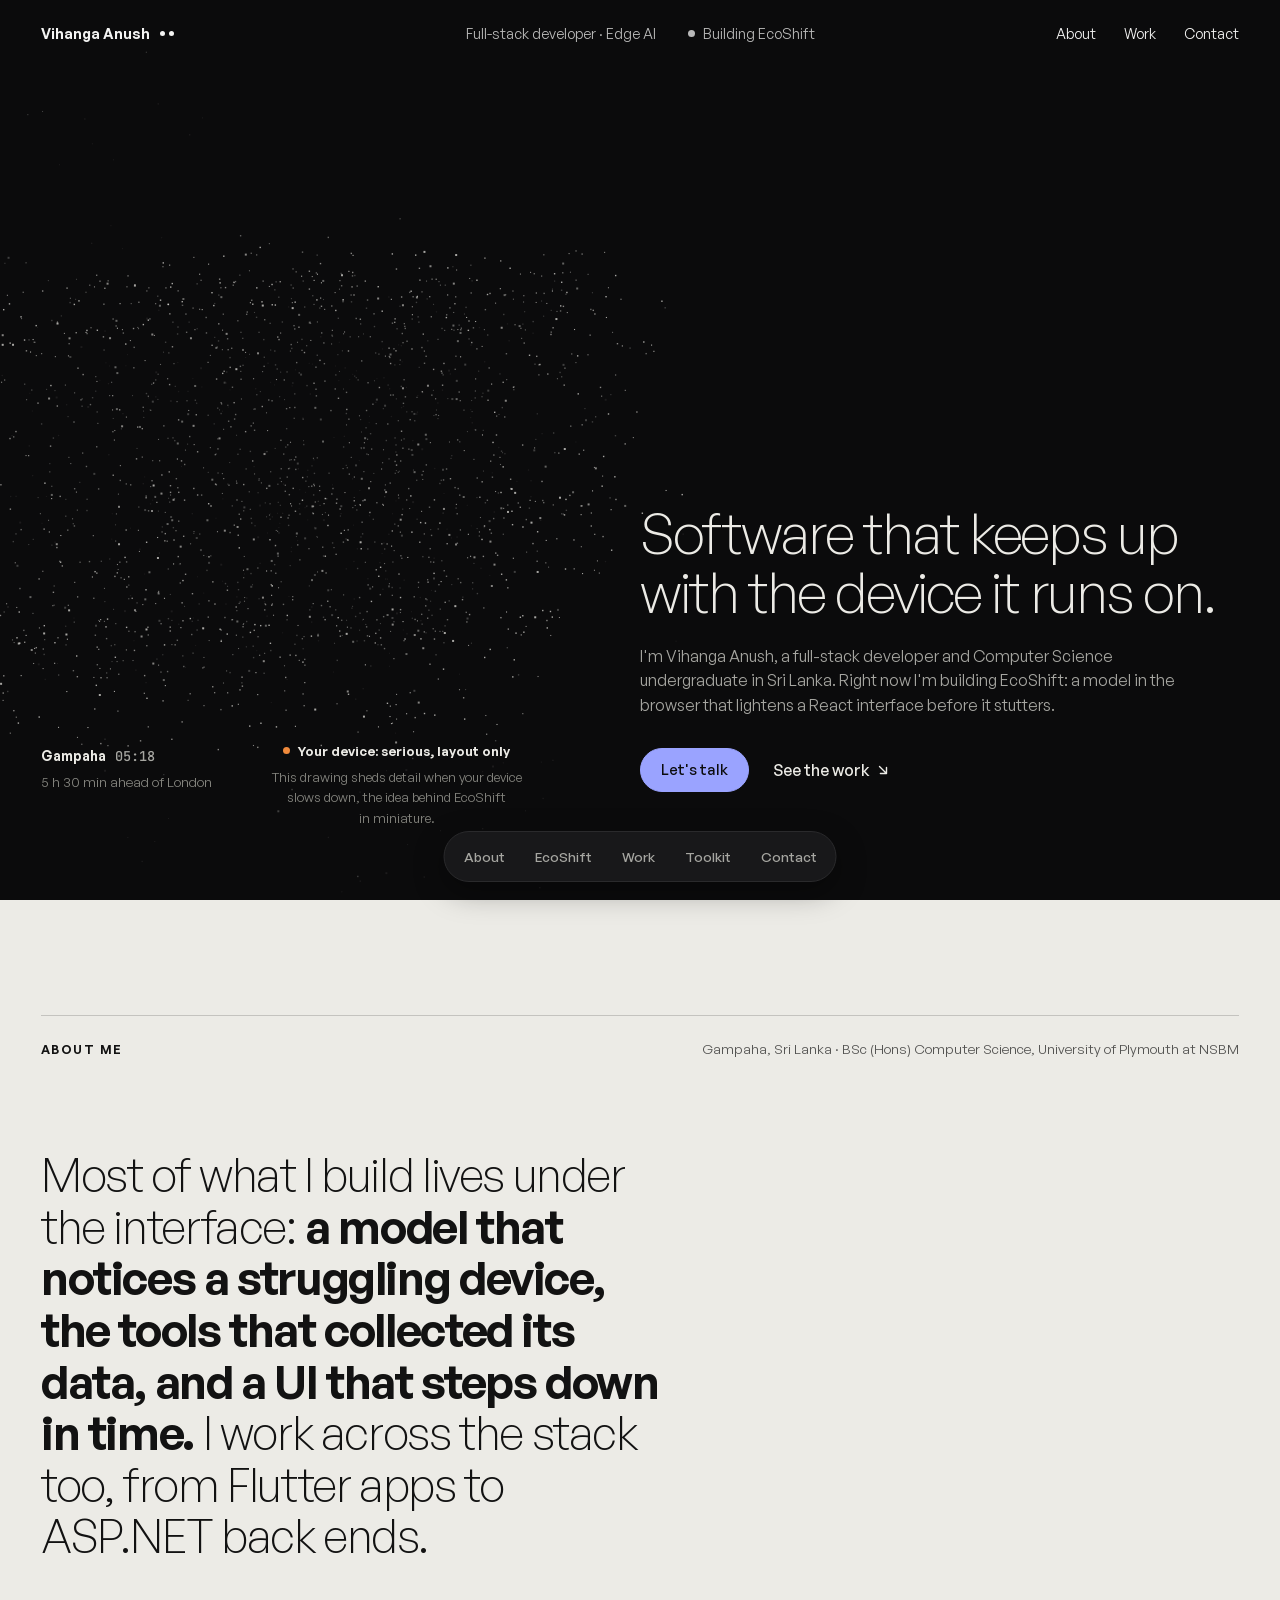
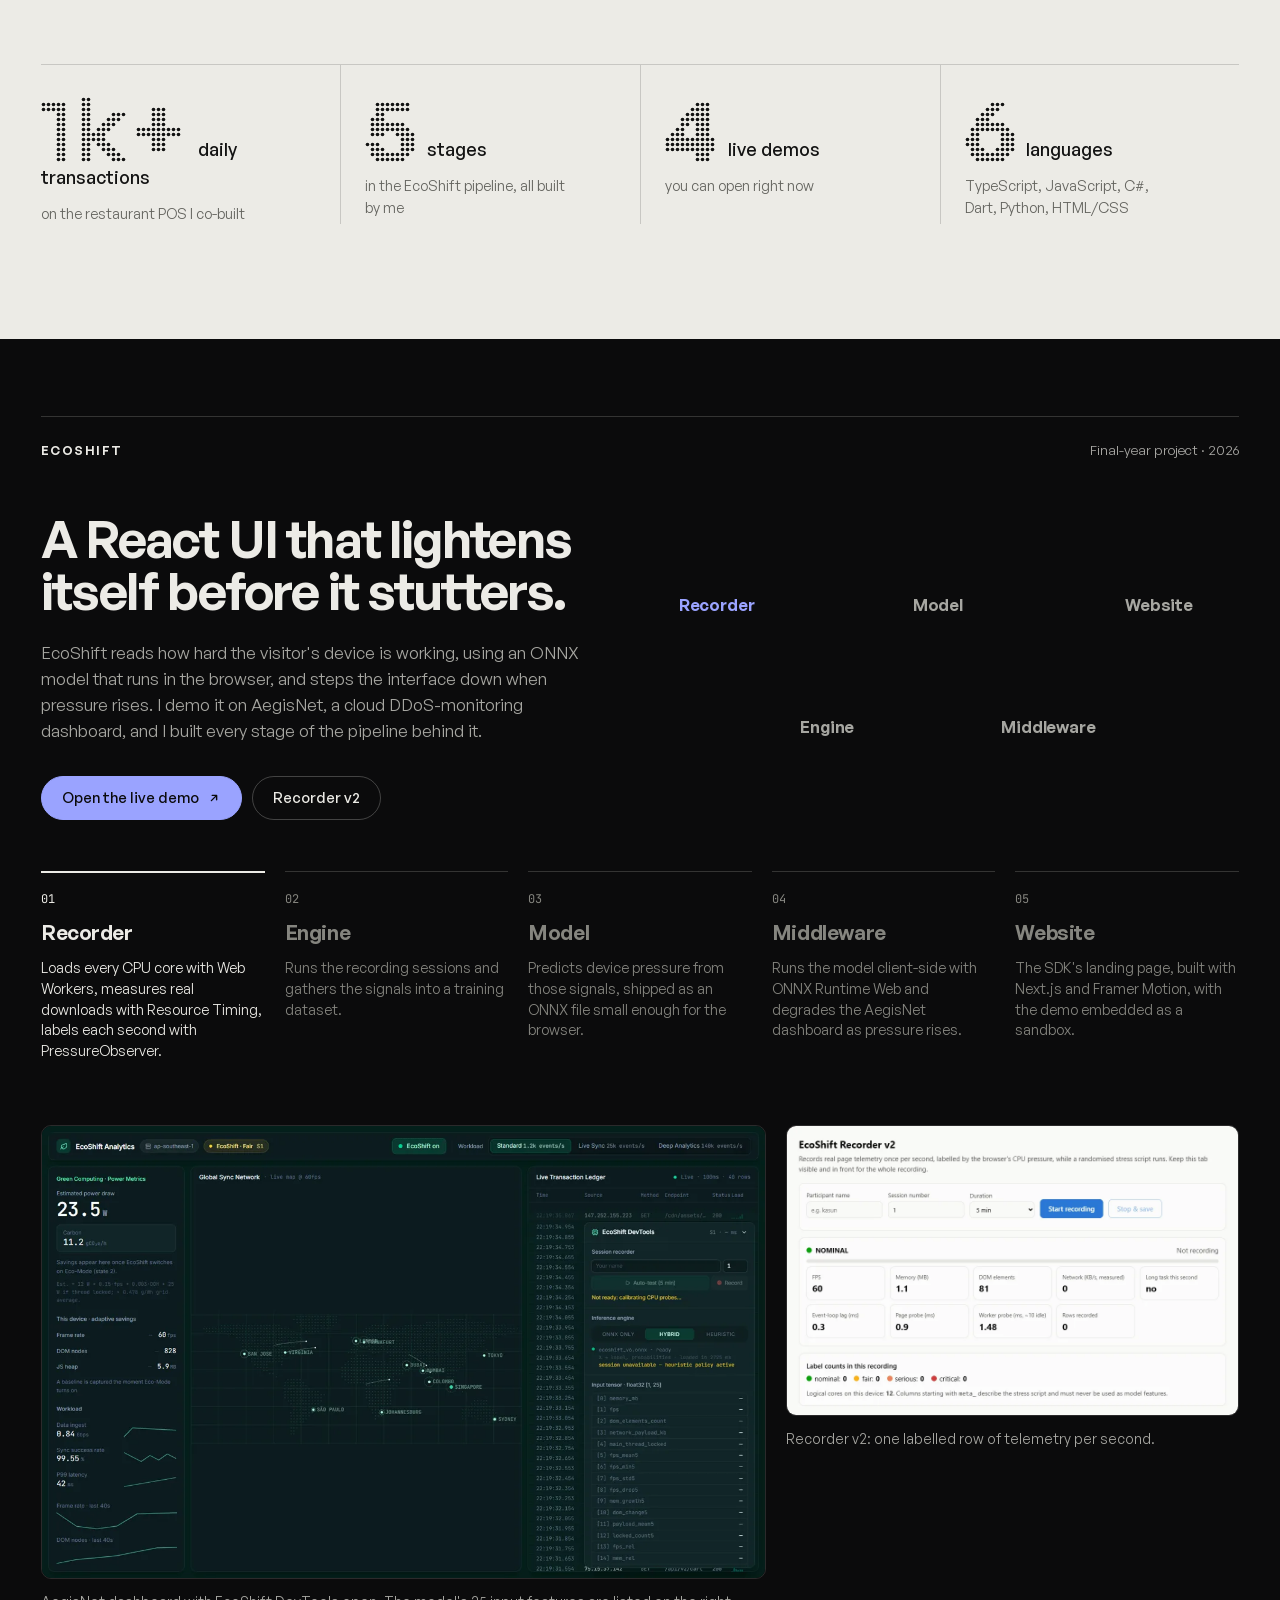
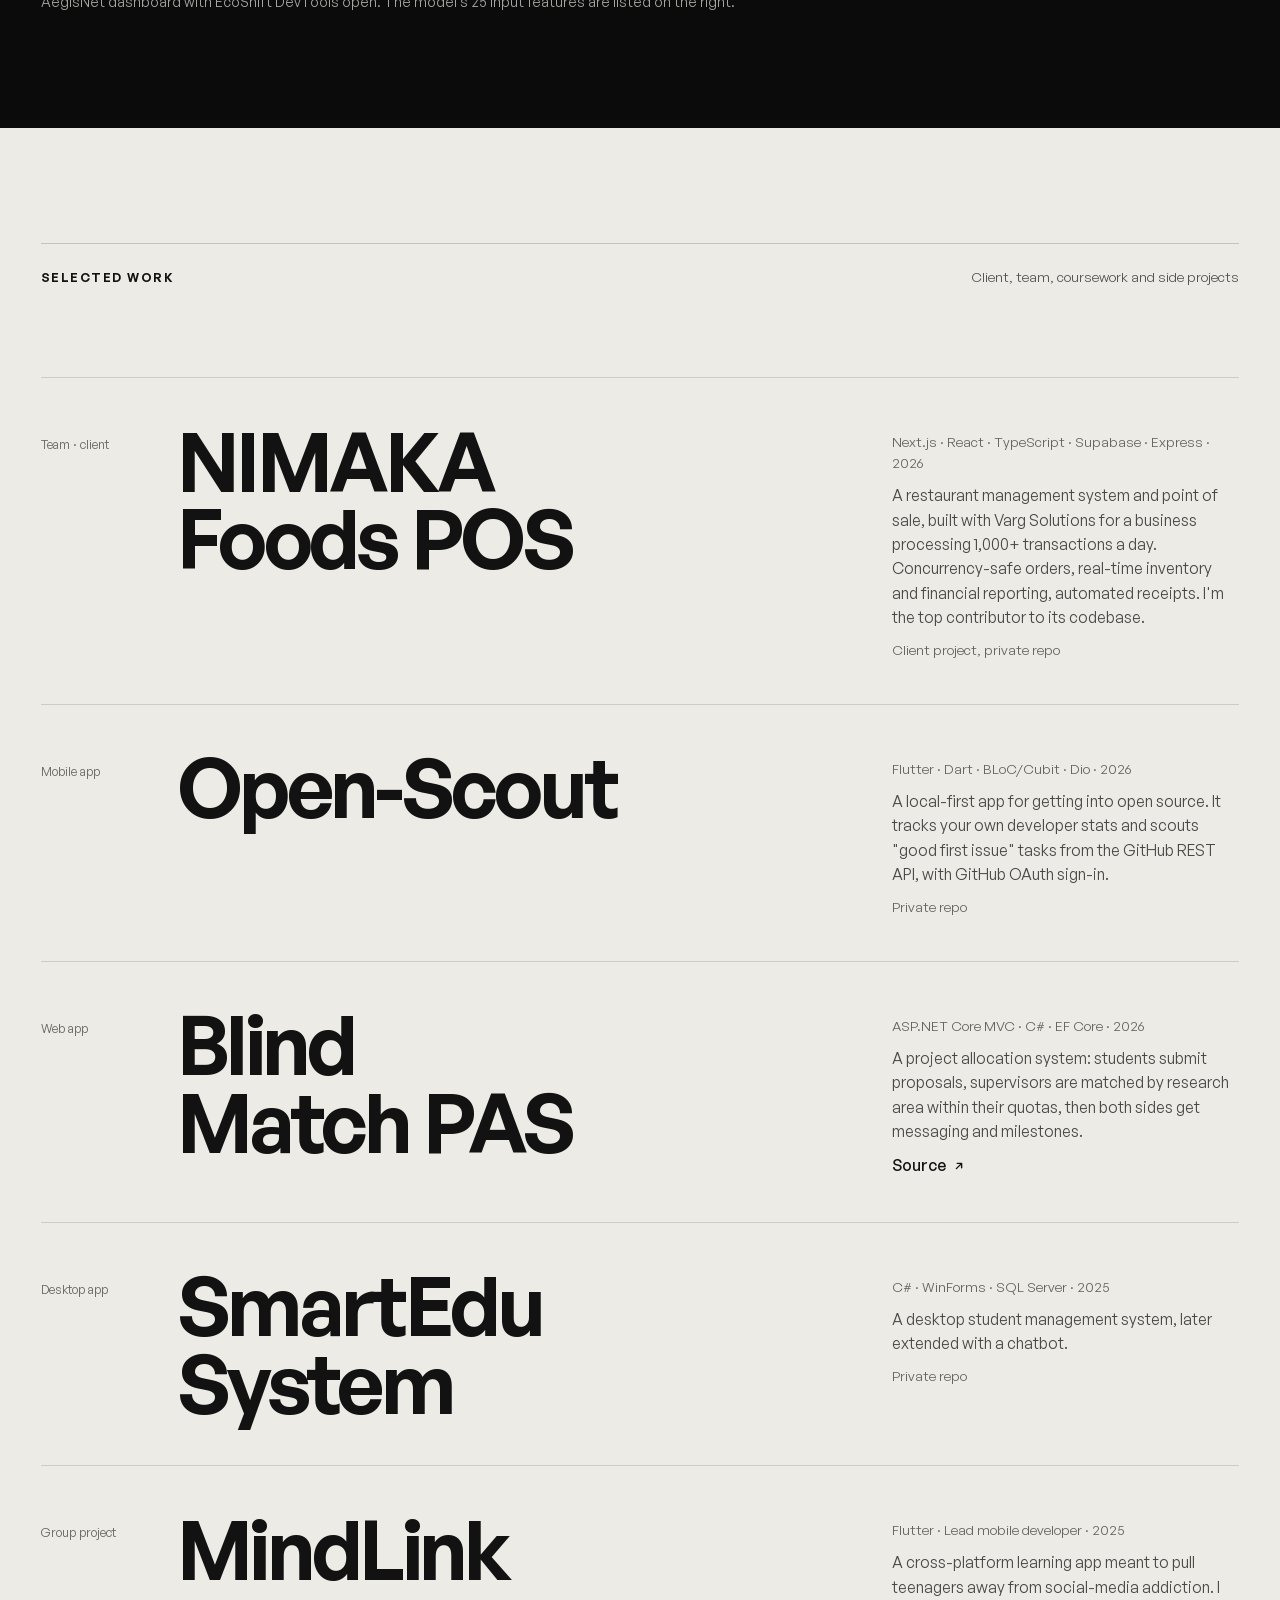
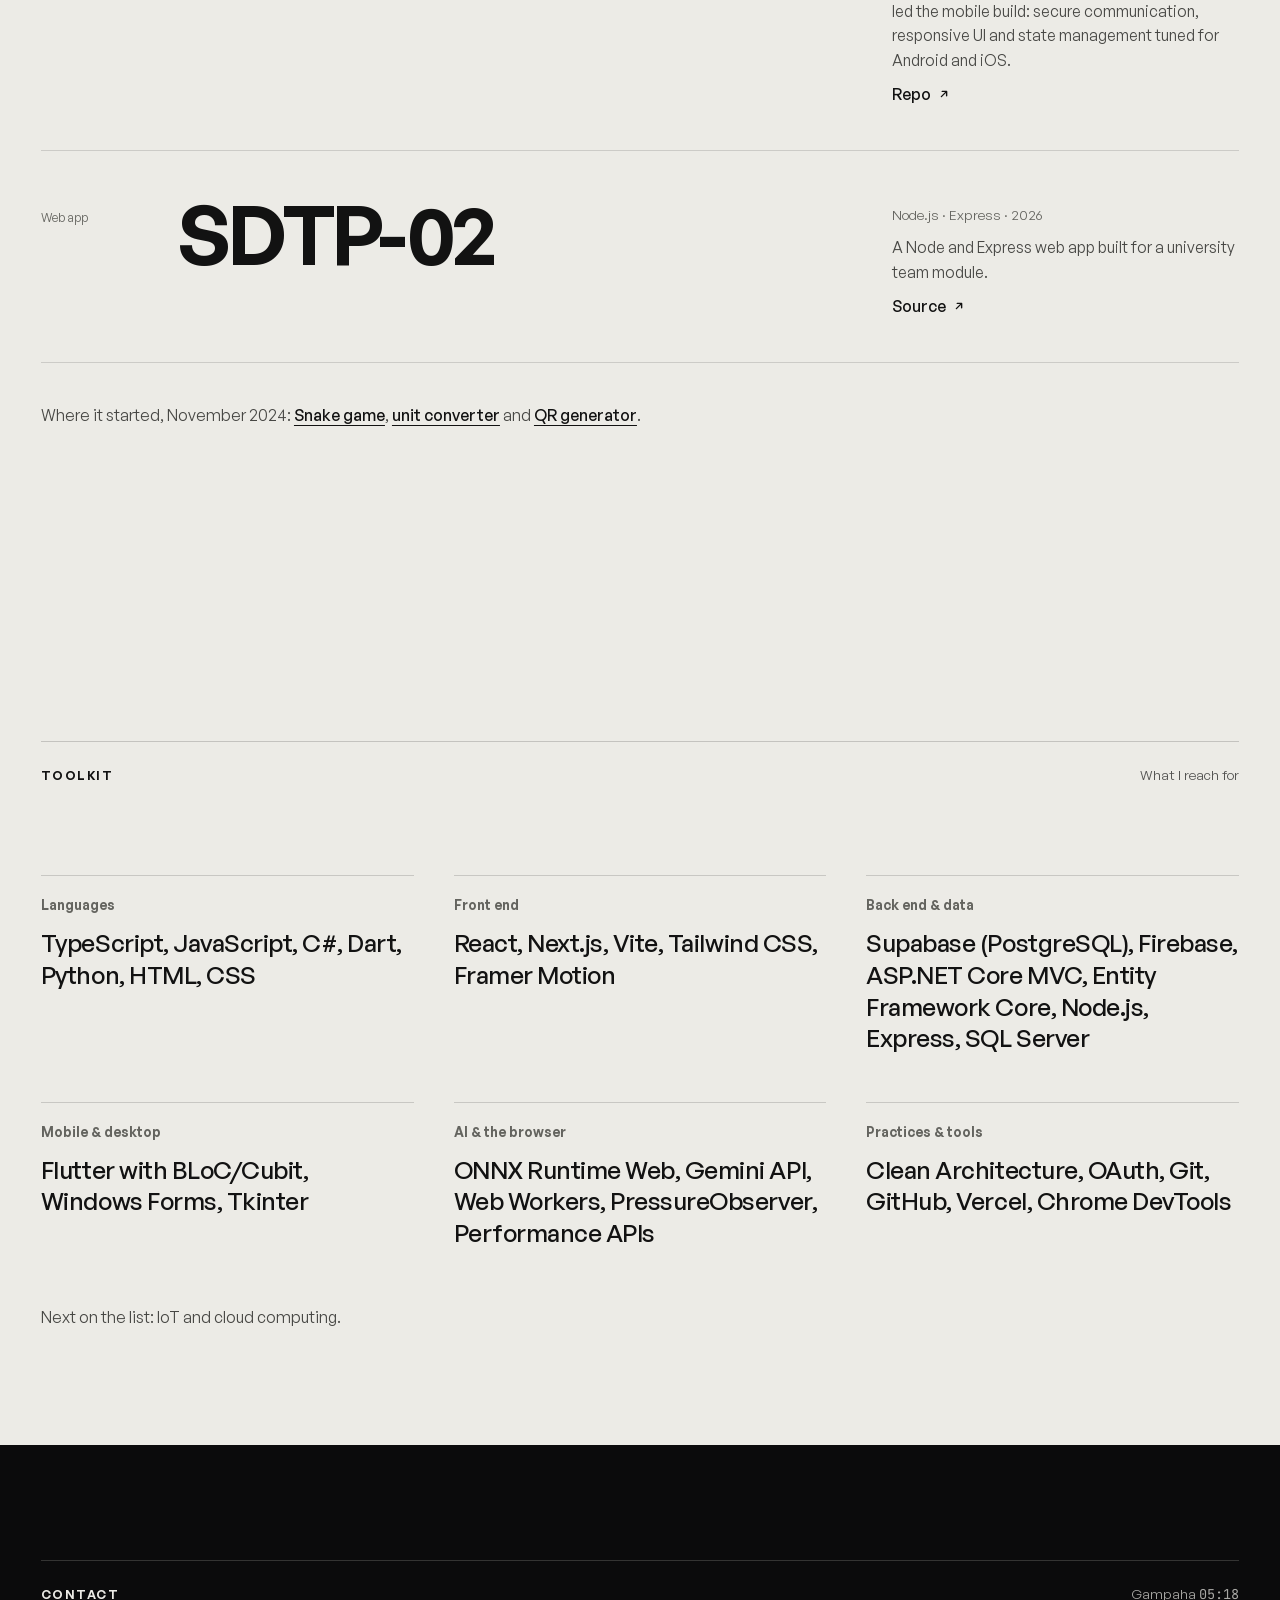
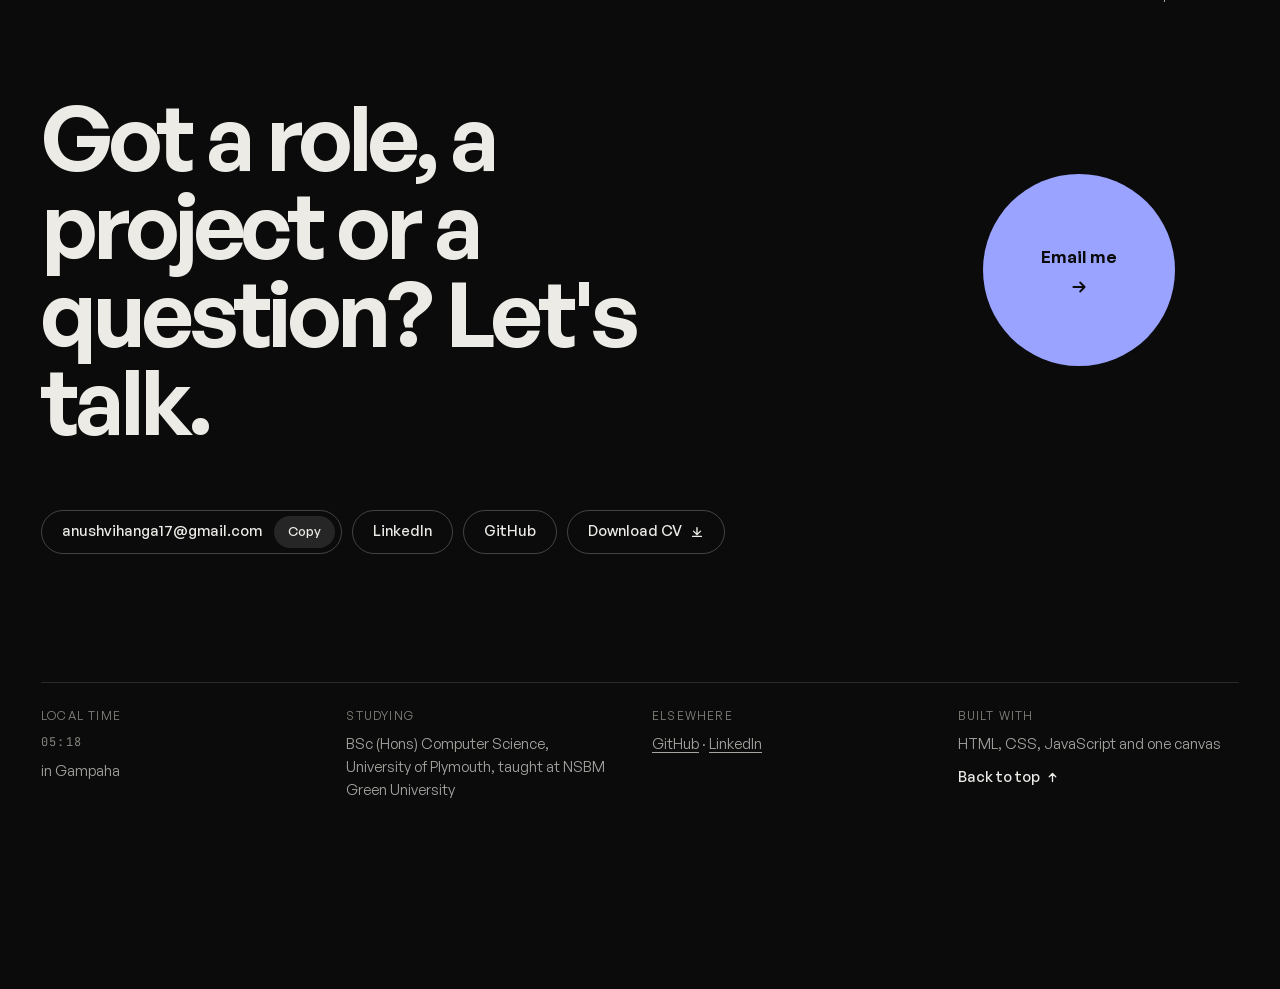
==== commit 7bafa225: "Project icons, faster on phones, 404 page and polish" ====
--- a/index.html
+++ b/index.html
@@ -92,24 +92,24 @@
         <div class="eco__graph" data-anchor aria-hidden="true"><span class="node" data-node="0">Recorder</span><span class="node" data-node="1">Engine</span><span class="node" data-node="2">Model</span><span class="node" data-node="3">Middleware</span><span class="node" data-node="4">Website</span></div>
       </div>
 
-      <div class="stages" role="tablist" aria-label="EcoShift pipeline stages">
-        <button class="stage" role="tab" aria-selected="true" data-stage="0">
+      <div class="stages" role="group" aria-label="EcoShift pipeline stages">
+        <button class="stage" aria-pressed="true" data-stage="0">
           <span class="stage__n">01</span><span class="stage__name">Recorder</span>
           <span class="stage__desc">Loads every CPU core with Web Workers, measures real downloads with Resource Timing, labels each second with PressureObserver.</span>
         </button>
-        <button class="stage" role="tab" aria-selected="false" data-stage="1">
+        <button class="stage" aria-pressed="false" data-stage="1">
           <span class="stage__n">02</span><span class="stage__name">Engine</span>
           <span class="stage__desc">Runs the recording sessions and gathers the signals into a training dataset.</span>
         </button>
-        <button class="stage" role="tab" aria-selected="false" data-stage="2">
+        <button class="stage" aria-pressed="false" data-stage="2">
           <span class="stage__n">03</span><span class="stage__name">Model</span>
           <span class="stage__desc">Predicts device pressure from those signals, shipped as an ONNX file small enough for the browser.</span>
         </button>
-        <button class="stage" role="tab" aria-selected="false" data-stage="3">
+        <button class="stage" aria-pressed="false" data-stage="3">
           <span class="stage__n">04</span><span class="stage__name">Middleware</span>
           <span class="stage__desc">Runs the model client-side with ONNX Runtime Web and degrades the AegisNet dashboard as pressure rises.</span>
         </button>
-        <button class="stage" role="tab" aria-selected="false" data-stage="4">
+        <button class="stage" aria-pressed="false" data-stage="4">
           <span class="stage__n">05</span><span class="stage__name">Website</span>
           <span class="stage__desc">The SDK's landing page, built with Next.js and Framer Motion, with the demo embedded as a sandbox.</span>
         </button>
@@ -138,6 +138,7 @@
         <li class="project">
           <span class="project__n">Team · client</span>
           <h3 class="project__title">NIMAKA Foods POS</h3>
+          <div class="project__mark" data-mark="receipt" aria-hidden="true"></div>
           <div class="project__meta">
             <span>Next.js · React · TypeScript · Supabase · Express · 2026</span>
             <p>A restaurant management system and point of sale, built with Varg Solutions for a business processing 1,000+ transactions a day. Concurrency-safe orders, real-time inventory and financial reporting, automated receipts. I'm the top contributor to its codebase.</p>
@@ -147,6 +148,7 @@
         <li class="project">
           <span class="project__n">Mobile app</span>
           <h3 class="project__title">Open-Scout</h3>
+          <div class="project__mark" data-mark="scout" aria-hidden="true"></div>
           <div class="project__meta">
             <span>Flutter · Dart · BLoC/Cubit · Dio · 2026</span>
             <p>A local-first app for getting into open source. It tracks your own developer stats and scouts "good first issue" tasks from the GitHub REST API, with GitHub OAuth sign-in.</p>
@@ -156,6 +158,7 @@
         <li class="project">
           <span class="project__n">Web app</span>
           <h3 class="project__title">Blind Match PAS</h3>
+          <div class="project__mark" data-mark="match" aria-hidden="true"></div>
           <div class="project__meta">
             <span>ASP.NET Core MVC · C# · EF Core · 2026</span>
             <p>A project allocation system: students submit proposals, supervisors are matched by research area within their quotas, then both sides get messaging and milestones.</p>
@@ -165,6 +168,7 @@
         <li class="project">
           <span class="project__n">Desktop app</span>
           <h3 class="project__title">SmartEdu System</h3>
+          <div class="project__mark" data-mark="cap" aria-hidden="true"></div>
           <div class="project__meta">
             <span>C# · WinForms · SQL Server · 2025</span>
             <p>A desktop student management system, later extended with a chatbot.</p>
@@ -174,6 +178,7 @@
         <li class="project">
           <span class="project__n">Group project</span>
           <h3 class="project__title">MindLink</h3>
+          <div class="project__mark" data-mark="phone" aria-hidden="true"></div>
           <div class="project__meta">
             <span>Flutter · Lead mobile developer · 2025</span>
             <p>A cross-platform learning app meant to pull teenagers away from social-media addiction. I led the mobile build: secure communication, responsive UI and state management tuned for Android and iOS.</p>
@@ -183,6 +188,7 @@
         <li class="project">
           <span class="project__n">Web app</span>
           <h3 class="project__title">SDTP-02</h3>
+          <div class="project__mark" data-mark="server" aria-hidden="true"></div>
           <div class="project__meta">
             <span>Node.js · Express · 2026</span>
             <p>A Node and Express web app built for a university team module.</p>
@@ -242,7 +248,7 @@
         <div><span>Local time</span><p><span class="mono" data-clock>--:--</span> in Gampaha</p></div>
         <div><span>Studying</span><p>BSc (Hons) Computer Science, University of Plymouth, taught at NSBM Green University</p></div>
         <div><span>Elsewhere</span><p><a href="https://github.com/Viha17" target="_blank" rel="noopener">GitHub</a> · <a href="https://www.linkedin.com/in/vihanga-anush-2b68a8312/" target="_blank" rel="noopener">LinkedIn</a></p></div>
-        <div><span>Built with</span><p>HTML, CSS, JavaScript and one canvas</p></div>
+        <div><span>Built with</span><p>HTML, CSS, JavaScript and one canvas</p><p><a class="to-top" href="#top">Back to top <svg viewBox="0 0 16 16" aria-hidden="true"><path d="M8 13V3M4 7l4-4 4 4"/></svg></a></p></div>
       </footer>
     </section>
   </main>
--- a/styles.css
+++ b/styles.css
@@ -157,20 +157,20 @@
   position: relative; transition: color .4s var(--ease);
 }
 .stage::before { content: ""; position: absolute; left: 0; top: -1px; height: 2px; width: 100%; background: var(--fg); transform: scaleX(0); transform-origin: left; }
-.stage[aria-selected="true"] { color: var(--fg); }
-.stage[aria-selected="true"]::before { animation: fill var(--stage-ms, 5200ms) linear forwards; }
-.eco.is-paused .stage[aria-selected="true"]::before { animation: none; transform: scaleX(1); }
+.stage[aria-pressed="true"] { color: var(--fg); }
+.stage[aria-pressed="true"]::before { animation: fill var(--stage-ms, 5200ms) linear forwards; }
+.eco.is-paused .stage[aria-pressed="true"]::before { animation: none; transform: scaleX(1); }
 @keyframes fill { to { transform: scaleX(1); } }
 .stage:hover { color: var(--fg-2); }
 .stage__n { font-family: var(--mono); font-size: .75rem; }
 .stage__name { font-size: clamp(1.15rem, 1.6vw, 1.5rem); font-weight: 600; letter-spacing: -0.02em; }
 .stage__desc { font-size: .9rem; line-height: 1.45; color: inherit; }
-.stage:not([aria-selected="true"]) .stage__desc { opacity: 1; }
+.stage:not([aria-pressed="true"]) .stage__desc { opacity: 1; }
 
 /* Work */
 .projects { margin: 0; padding: 0; list-style: none; }
 .project {
-  display: grid; grid-template-columns: 6rem minmax(0, 1.6fr) minmax(0, 1fr); gap: 16px 40px; align-items: start;
+  display: grid; grid-template-columns: 6rem minmax(0, 1.5fr) clamp(96px, 9vw, 140px) minmax(0, 1fr); gap: 16px 40px; align-items: start;
   padding: clamp(28px, 3.4vw, 44px) 0;
   border-top: 1px solid color-mix(in srgb, var(--fg) 14%, transparent);
 }
@@ -252,7 +252,7 @@
   .stats__unit { display: block; margin: 8px 0 0; }
   .eco__grid { grid-template-columns: 1fr; min-height: 0; }
   .eco__graph { height: 360px; order: -1; }
-  .project { grid-template-columns: 1fr; gap: 12px; }
+  .project { grid-template-columns: 1fr; gap: 12px; position: relative; }
   .project__n { padding-top: 0; }
   .tools { grid-template-columns: 1fr 1fr; }
   .contact__grid { grid-template-columns: 1fr; }
@@ -263,7 +263,7 @@
   .top__nav { gap: 18px; }
   .stages { grid-template-columns: 1fr; gap: 0; }
   .stage { padding-block: 16px; }
-  .stage:not([aria-selected="true"]) .stage__desc { display: none; }
+  .stage:not([aria-pressed="true"]) .stage__desc { display: none; }
   .tools { grid-template-columns: 1fr; gap: 32px; }
   .row { flex-direction: column; gap: 6px; }
   .row__note { text-align: left; }
@@ -314,3 +314,22 @@
 .shot:hover img { transform: translateY(-4px); border-color: color-mix(in srgb, var(--accent) 60%, transparent); }
 .shot:hover span { color: var(--fg); }
 @media (max-width: 860px) { .shots { grid-template-columns: 1fr; } }
+
+/* ---------- Work marks (drawn by the swarm) ---------- */
+.project__mark { aspect-ratio: 1; width: 100%; align-self: center; }
+.project { position: relative; }
+@media (max-width: 860px) {
+  .project__mark { position: absolute; right: 0; top: clamp(24px, 4vw, 40px); width: 64px; }
+  .project__title { padding-right: 76px; }
+}
+
+/* ---------- Back to top ---------- */
+.to-top { display: inline-flex; align-items: center; gap: 6px; margin-top: 10px; color: var(--fg); font-weight: 500; text-decoration: none; }
+.to-top svg { width: 13px; height: 13px; fill: none; stroke: currentColor; stroke-width: 1.6; stroke-linecap: round; stroke-linejoin: round; transition: transform .35s var(--ease); }
+.to-top:hover svg { transform: translateY(-2px); }
+.dock a:focus-visible { outline-offset: 1px; }
+
+/* ---------- Top bar steps aside while reading ---------- */
+html { scroll-padding-top: 72px; }
+.top { transition: transform .45s var(--ease); }
+.top.is-away { transform: translateY(-110%); }
